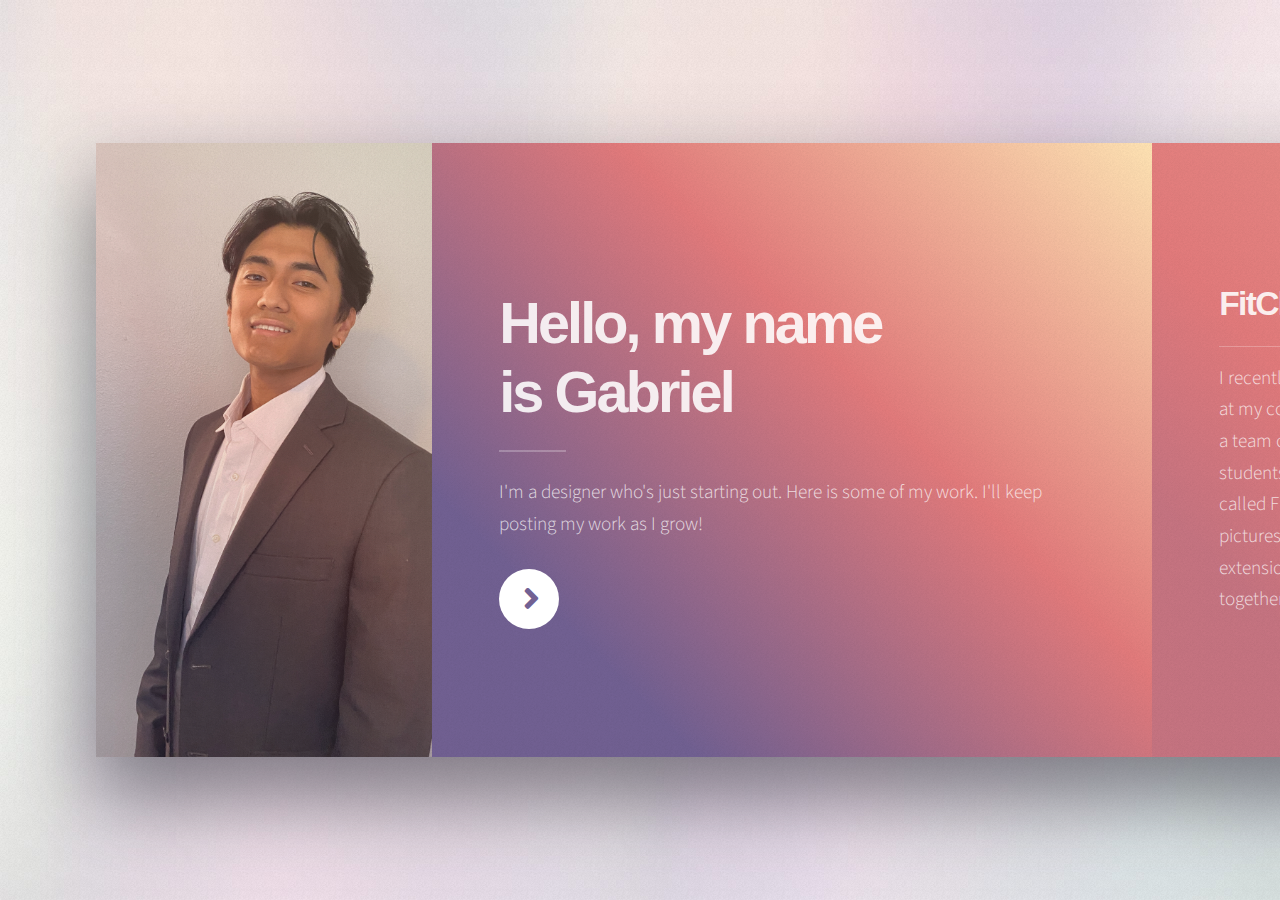
==== index.html @ 950f67e6 "second commit" ====
<!DOCTYPE HTML>
<!--
	Ethereal by HTML5 UP
	html5up.net | @ajlkn
	Free for personal and commercial use under the CCA 3.0 license (html5up.net/license)
-->
<html>
	<head>
		<title>Gabriel K Martinez Porfolio</title>
		<meta charset="utf-8" />
		<meta name="viewport" content="width=device-width, initial-scale=1, user-scalable=no" />
		<link rel="stylesheet" href="assets/css/main.css" />
		<noscript><link rel="stylesheet" href="assets/css/noscript.css" /></noscript>
	</head>
	<body class="is-preload">

		<!-- Page Wrapper -->
			<div id="page-wrapper">

				<!-- Wrapper -->
					<div id="wrapper">

						<!-- Panel (Banner) -->
							<section class="panel banner right">
								<div class="content color0 span-3-75">
									<h1 class="major">Hello, my name<br />
									is Gabriel</h1>
									<p>I'm a designer who's just starting out. Here is some of my work. I'll keep posting my work as I grow!</p>
									<ul class="actions">
										<li><a href="#first" class="button primary color1 circle icon solid fa-angle-right">Next</a></li>
									</ul>
								</div>
								<div class="image filtered span-1-75" data-position="25% 25%">
									<img src="images/my_headshot_2.jpg" alt="" />
								</div>
							</section>

						<!-- Panel -->
						<section class="panel" id="first">
							<div class="intro color2">
								<h2 class="major">FitCheck</h2>
								<p>I recently joined the org Convergent at my college. I'm the sole designer in a team of programmers and business students. We're making a program called FitCheck, where you can store pictures of clothes using a Chrome extension, and see how they look together on the website.</p>
							</div>
							<div class="gallery">
								<div class="group span-3">
									<a href="images/image5.png" class="image filtered span-3" data-position="bottom"><img src="images/image5.png" alt="" /></a>
									<a href="images/image6.png" class="image filtered span-1-5" data-position="center"><img src="images/image6.png" alt="" /></a>
									<a href="images/image7.png" class="image filtered span-1-5" data-position="bottom"><img src="images/image7.png" alt="" /></a>
								</div>
								<a href="images/image9.png" class="image filtered span-2-5" data-position="top"><img src="images/image9.png" alt="" /></a>
								<div class="group span-4-5">
									<a href="images/image1.png" class="image filtered span-3" data-position="top"><img src="images/image1.png" alt="" /></a>
									<a href="images/image3.png" class="image filtered span-1-5" data-position="center"><img src="images/image3.png" alt="" /></a>
									<a href="images/image4.png" class="image filtered span-1-5" data-position="bottom"><img src="images/image4.png" alt="" /></a>
									<a href="images/image2.png" class="image filtered span-3" data-position="top"><img src="images/image2.png" alt="" /></a>
								</div>
							</div>
						</section>

						<!-- Panel (Spotlight) -->
						<section class="panel spotlight medium right">
							<div class="content span-7">
								<h2 class="major">Cook 'Em Corns</h2>
								<p>A HTML + CSS Food Blog project that I started during the summer. I learned a lot about CSS, such as making text, buttons, and pictures more interactive, and the pains of resizing the page with the window size.</p>
							</div>
							<div class="image filtered tinted" data-position="top left">
								<img src="images/gallery/thumbs/05.jpg" alt="" />
							</div>
						</section>

						<!-- Panel (Spotlight) -->
							<section class="panel spotlight medium right">
								<div class="content span-7">
								</div>
								<div class="image filtered tinted" data-position="top left">
									<img src="images/cook.png" alt="" />
								</div>
							</section>

						<!-- Panel (Spotlight) -->
						<section class="panel spotlight medium right">
							<div class="content span-7">
								<h2 class="major">Nook Phone</h2>
								<strong>Ongoing icon-making practice, using Animal Crossing's Nook Phone as a guide.</strong>
							</div>
							<div class="image filtered tinted" data-position="top left">
								<img src="images/nook.png" alt="" />
							</div>
						</section>

						<!-- Panel -->
						<section class="panel">
							<div class="gallery">
								<div class="group span-3">
									<a href="images/nook1.png" class="image filtered span-3" data-position="bottom"><img src="images/nook1.png" alt="" /></a>
									<a href="images/nook2.png" class="image filtered span-1-5" data-position="center"><img src="images/nook2.png" alt="" /></a>
									<a href="images/nook3.png" class="image filtered span-1-5" data-position="bottom"><img src="images/nook3.png" alt="" /></a>
								</div>
							</div>
						</section>

						<!-- Copyright -->
							<div class="copyright"><p>Thanks HTML5 UP :) -Gabriel</p></div>

					</div>

			</div>

		<!-- Scripts -->
			<script src="assets/js/jquery.min.js"></script>
			<script src="assets/js/browser.min.js"></script>
			<script src="assets/js/breakpoints.min.js"></script>
			<script src="assets/js/main.js"></script>

	</body>
</html>
---- assets/css/main.css ----
@import url(fontawesome-all.min.css);
@import url("https://fonts.googleapis.com/css?family=Source+Sans+Pro:300,400,300i,400i");

/*
	Ethereal by HTML5 UP
	html5up.net | @ajlkn
	Free for personal and commercial use under the CCA 3.0 license (html5up.net/license)
*/

html, body, div, span, applet, object,
iframe, h1, h2, h3, h4, h5, h6, p, blockquote,
pre, a, abbr, acronym, address, big, cite,
code, del, dfn, em, img, ins, kbd, q, s, samp,
small, strike, strong, sub, sup, tt, var, b,
u, i, center, dl, dt, dd, ol, ul, li, fieldset,
form, label, legend, table, caption, tbody,
tfoot, thead, tr, th, td, article, aside,
canvas, details, embed, figure, figcaption,
footer, header, hgroup, menu, nav, output, ruby,
section, summary, time, mark, audio, video {
	margin: 0;
	padding: 0;
	border: 0;
	font-size: 100%;
	font: inherit;
	vertical-align: baseline;}

article, aside, details, figcaption, figure,
footer, header, hgroup, menu, nav, section {
	display: block;}

body {
	line-height: 1;
}

ol, ul {
	list-style: none;
}

blockquote, q {
	quotes: none;
}

	blockquote:before, blockquote:after, q:before, q:after {
		content: '';
		content: none;
	}

table {
	border-collapse: collapse;
	border-spacing: 0;
}

body {
	-webkit-text-size-adjust: none;
}

mark {
	background-color: transparent;
	color: inherit;
}

input::-moz-focus-inner {
	border: 0;
	padding: 0;
}

input, select, textarea {
	-moz-appearance: none;
	-webkit-appearance: none;
	-ms-appearance: none;
	appearance: none;
}

/* Page */

	@-moz-keyframes load-spinner {
		0% {
			-moz-transform: rotate(0deg);
			-webkit-transform: rotate(0deg);
			-ms-transform: rotate(0deg);
			transform: rotate(0deg);
		}

		100% {
			-moz-transform: rotate(360deg);
			-webkit-transform: rotate(360deg);
			-ms-transform: rotate(360deg);
			transform: rotate(360deg);
		}
	}

	@-webkit-keyframes load-spinner {
		0% {
			-moz-transform: rotate(0deg);
			-webkit-transform: rotate(0deg);
			-ms-transform: rotate(0deg);
			transform: rotate(0deg);
		}

		100% {
			-moz-transform: rotate(360deg);
			-webkit-transform: rotate(360deg);
			-ms-transform: rotate(360deg);
			transform: rotate(360deg);
		}
	}

	@-ms-keyframes load-spinner {
		0% {
			-moz-transform: rotate(0deg);
			-webkit-transform: rotate(0deg);
			-ms-transform: rotate(0deg);
			transform: rotate(0deg);
		}

		100% {
			-moz-transform: rotate(360deg);
			-webkit-transform: rotate(360deg);
			-ms-transform: rotate(360deg);
			transform: rotate(360deg);
		}
	}

	@keyframes load-spinner {
		0% {
			-moz-transform: rotate(0deg);
			-webkit-transform: rotate(0deg);
			-ms-transform: rotate(0deg);
			transform: rotate(0deg);
		}

		100% {
			-moz-transform: rotate(360deg);
			-webkit-transform: rotate(360deg);
			-ms-transform: rotate(360deg);
			transform: rotate(360deg);
		}
	}

	@-ms-viewport {
		width: device-width;
	}

	html {
		width: 100%;
		height: 100%;
	}

	html {
		box-sizing: border-box;
	}

	*, *:before, *:after {
		box-sizing: inherit;
	}

	body {
		display: -moz-flex;
		display: -webkit-flex;
		display: -ms-flex;
		display: flex;
		-moz-align-items: center;
		-webkit-align-items: center;
		-ms-align-items: center;
		align-items: center;
		-moz-justify-content: -moz-flex-start;
		-webkit-justify-content: -webkit-flex-start;
		-ms-justify-content: -ms-flex-start;
		justify-content: flex-start;
		-ms-overflow-style: scrollbar;
		width: 100%;
		height: 100%;
		min-height: 30rem;
		overflow: hidden;
	}

		body:before {
			-moz-animation: load-spinner 1s infinite linear;
			-webkit-animation: load-spinner 1s infinite linear;
			-ms-animation: load-spinner 1s infinite linear;
			animation: load-spinner 1s infinite linear;
			-moz-transition: opacity 0.25s ease;
			-webkit-transition: opacity 0.25s ease;
			-ms-transition: opacity 0.25s ease;
			transition: opacity 0.25s ease;
			-moz-transition-delay: 0s;
			-webkit-transition-delay: 0s;
			-ms-transition-delay: 0s;
			transition-delay: 0s;
			pointer-events: none;
			content: '';
			display: block;
			position: absolute;
			top: 50%;
			left: 50%;
			width: 4rem;
			height: 4rem;
			margin: -2rem 0 0 -2rem;
			background-image: url("data:image/svg+xml;charset=utf8,%3Csvg xmlns='http://www.w3.org/2000/svg' xmlns:xlink='http://www.w3.org/1999/xlink' width='96px' height='96px' viewBox='0 0 96 96' zoomAndPan='disable'%3E%3Cstyle%3Ecircle %7Bfill: transparent%3B stroke: %232e2b37%3B stroke-width: 1.5px%3B %7D%3C/style%3E%3Cdefs%3E%3CclipPath id='corner'%3E%3Cpolygon points='0,0 48,0 48,48 96,48 96,96 0,96' /%3E%3C/clipPath%3E%3C/defs%3E%3Cg clip-path='url(%23corner)'%3E%3Ccircle cx='48' cy='48' r='32'/%3E%3C/g%3E%3C/svg%3E");
			background-position: center;
			background-repeat: no-repeat;
			background-size: 4rem;
			opacity: 0;
		}

		body:after {
			pointer-events: none;
			content: '';
			display: block;
			position: fixed;
			top: 0;
			left: 0;
			width: 100%;
			height: 100%;
			z-index: -1;
			background-attachment: fixed;
			background-color: #e1e6e1;
			background-image: url("../../images/overlay.png"), url("../../images/bg.jpg");
			background-repeat: repeat, repeat-x;
			background-size: 128px 128px, cover;
		}

		body.is-preload *, body.is-preload *:before, body.is-preload *:after {
			-moz-animation: none !important;
			-webkit-animation: none !important;
			-ms-animation: none !important;
			animation: none !important;
			-moz-transition: none !important;
			-webkit-transition: none !important;
			-ms-transition: none !important;
			transition: none !important;
		}

		body.is-preload:before {
			-moz-transition: opacity 1s ease;
			-webkit-transition: opacity 1s ease;
			-ms-transition: opacity 1s ease;
			transition: opacity 1s ease;
			-moz-transition-delay: 0.75s;
			-webkit-transition-delay: 0.75s;
			-ms-transition-delay: 0.75s;
			transition-delay: 0.75s;
			opacity: 0.25;
		}

	@media screen and (max-width: 736px) {

		html {
			height: auto;
		}

		body {
			height: auto;
			overflow-x: hidden;
			overflow-y: auto;
		}

	}

	@media screen and (max-width: 480px) {

		html, body {
			min-width: 320px;
		}

	}

/* Typography */

	html {
		font-size: 18pt;
		font-size: 1vmax;
	}

		@media screen and (max-width: 1680px) {

			html {
				font-size: 12pt;
				font-size: 1.1vmax;
			}

		}

		@media screen and (max-width: 1280px) {

			html {
				font-size: 11pt;
				font-size: 1.5vmax;
			}

		}

	body, input, select, textarea {
		color: rgba(255, 255, 255, 0.75);
		font-family: "Source Sans Pro", Helvetica, sans-serif;
		font-size: 1rem;
		font-weight: 300;
		line-height: 1.65;
	}

	a {
		-moz-transition: color 0.2s ease-in-out, border-bottom-color 0.2s ease-in-out;
		-webkit-transition: color 0.2s ease-in-out, border-bottom-color 0.2s ease-in-out;
		-ms-transition: color 0.2s ease-in-out, border-bottom-color 0.2s ease-in-out;
		transition: color 0.2s ease-in-out, border-bottom-color 0.2s ease-in-out;
		color: inherit;
		border-bottom: dotted 1px;
		text-decoration: none;
	}

		a:hover {
			border-bottom-color: transparent;
			color: #ffe4b4;
		}

	strong, b {
		color: rgba(255, 255, 255, 0.875);
		font-weight: 400;
	}

	em, i {
		font-style: italic;
	}

	p {
		margin: 0 0 1.5rem 0;
	}

		body.is-ie p {
			width: 100%;
		}

	h1, h2, h3, h4, h5, h6 {
		color: rgba(255, 255, 255, 0.875);
		font-family: Arial, Helvetica, sans-serif;
		font-weight: 700;
		line-height: 1.3;
		margin: 0 0 0.75rem 0;
		letter-spacing: -0.05em;
	}

		h1 a, h2 a, h3 a, h4 a, h5 a, h6 a {
			color: inherit;
			text-decoration: none;
		}

	h1.major, h2.major, h3.major {
		position: relative;
	}

		h1.major:after, h2.major:after, h3.major:after {
			content: '';
			position: absolute;
			left: 0;
			width: 3.5rem;
			height: 0.1rem;
			background-color: rgba(255, 255, 255, 0.25);
		}

	h1 {
		font-size: 3rem;
		line-height: 1.2;
	}

		h1.major {
			margin: 0 0 2.625rem 0;
		}

			h1.major:after {
				bottom: -1.325rem;
			}

	h2 {
		font-size: 1.75rem;
		line-height: 1.2;
	}

		h2.major {
			margin: 0 0 1.9875rem 0;
		}

			h2.major:after {
				bottom: -1.2rem;
			}

	h3 {
		font-size: 1.325rem;
	}

		h3.major {
			margin: 0 0 1.875rem 0;
		}

			h3.major:after {
				bottom: -0.75rem;
			}

	h4 {
		font-size: 1rem;
	}

	h5 {
		font-size: 0.9rem;
	}

	h6 {
		font-size: 0.7rem;
	}

	sub {
		font-size: 0.8rem;
		position: relative;
		top: 0.5rem;
	}

	sup {
		font-size: 0.8rem;
		position: relative;
		top: -0.5rem;
	}

	blockquote {
		border-left: solid 0.25rem rgba(255, 255, 255, 0.25);
		font-style: italic;
		margin: 0 0 1.5rem 0;
		padding: 0.375rem 0 0.375rem 1.5rem;
	}

	code {
		background: rgba(255, 255, 255, 0.075);
		border-radius: 0.25rem;
		font-family: "Courier New", monospace;
		font-size: 0.8rem;
		margin: 0 0.25rem;
		padding: 0.25rem 0.65rem;
	}

	pre {
		-webkit-overflow-scrolling: touch;
		font-family: "Courier New", monospace;
		font-size: 0.8rem;
		margin: 0 0 1.5rem 0;
		white-space: pre-wrap;
	}

		pre code {
			display: block;
			line-height: 1.625;
			padding: 1rem 1.5rem;
			overflow-x: auto;
			margin: 0;
		}

	hr {
		border: 0;
		border-bottom: solid 2px rgba(255, 255, 255, 0.25);
		margin: 1.875rem 0;
	}

	.align-left {
		text-align: left;
	}

	.align-center {
		text-align: center;
	}

	.align-right {
		text-align: right;
	}

	@media screen and (max-width: 736px) {

		html {
			font-size: 12pt;
		}

		h1 {
			font-size: 2.25rem;
			line-height: 1.2;
		}

			h1.major {
				margin: 0 0 2.625rem 0;
			}

				h1.major:after {
					bottom: -1.325rem;
				}

		h2 {
			font-size: 1.5rem;
			line-height: 1.2;
		}

			h2.major {
				margin: 0 0 1.9875rem 0;
			}

				h2.major:after {
					bottom: -1.2rem;
				}

		h3 {
			font-size: 1rem;
		}

			h3.major {
				margin: 0 0 1.875rem 0;
			}

				h3.major:after {
					bottom: -0.75rem;
				}

		h4 {
			font-size: 1rem;
		}

		h5 {
			font-size: 0.9rem;
		}

		h6 {
			font-size: 0.7rem;
		}

		h1 br, h2 br, h3 br, h4 br, h5 br, h6 br {
			display: none;
		}

	}

	@media screen and (max-width: 360px) {

		html {
			font-size: 11pt;
		}

	}

/* Form */

	form {
		margin: 0 0 1.5rem 0;
	}

		form > :last-child {
			margin-bottom: 0;
		}

		form > .fields {
			display: -moz-flex;
			display: -webkit-flex;
			display: -ms-flex;
			display: flex;
			-moz-flex-wrap: wrap;
			-webkit-flex-wrap: wrap;
			-ms-flex-wrap: wrap;
			flex-wrap: wrap;
			width: calc(100% + 3rem);
			margin: -1.5rem 0 1.5rem -1.5rem;
		}

			form > .fields > .field {
				-moz-flex-grow: 0;
				-webkit-flex-grow: 0;
				-ms-flex-grow: 0;
				flex-grow: 0;
				-moz-flex-shrink: 0;
				-webkit-flex-shrink: 0;
				-ms-flex-shrink: 0;
				flex-shrink: 0;
				padding: 1.5rem 0 0 1.5rem;
				width: calc(100% - 1.5rem);
			}

				form > .fields > .field.half {
					width: calc(50% - 0.75rem);
				}

				form > .fields > .field.third {
					width: calc(100%/3 - 0.5rem);
				}

				form > .fields > .field.quarter {
					width: calc(25% - 0.375rem);
				}

		@media screen and (max-width: 736px) {

			form > .fields {
				width: calc(100% + 2.25rem);
				margin: -1.125rem 0 1.5rem -1.125rem;
			}

				form > .fields > .field {
					padding: 1.125rem 0 0 1.125rem;
					width: calc(100% - 1.125rem);
				}

					form > .fields > .field.half {
						width: calc(100% - 1.125rem);
					}

					form > .fields > .field.third {
						width: calc(100% - 1.125rem);
					}

					form > .fields > .field.quarter {
						width: calc(100% - 1.125rem);
					}

		}

	label {
		color: rgba(255, 255, 255, 0.875);
		display: block;
		font-family: Arial, Helvetica, sans-serif;
		font-size: 0.8rem;
		font-weight: 700;
		margin: 0 0 0.4875rem 0;
	}

	input[type="text"],
	input[type="password"],
	input[type="email"],
	input[type="tel"],
	select,
	textarea {
		-moz-appearance: none;
		-webkit-appearance: none;
		-ms-appearance: none;
		appearance: none;
		background: transparent;
		border: solid 2px rgba(255, 255, 255, 0.25);
		border-radius: 0.25rem;
		color: inherit;
		display: block;
		outline: 0;
		padding: 0 0.75rem;
		text-decoration: none;
		width: 100%;
	}

		input[type="text"]:invalid,
		input[type="password"]:invalid,
		input[type="email"]:invalid,
		input[type="tel"]:invalid,
		select:invalid,
		textarea:invalid {
			box-shadow: none;
		}

		input[type="text"]:focus,
		input[type="password"]:focus,
		input[type="email"]:focus,
		input[type="tel"]:focus,
		select:focus,
		textarea:focus {
			border-color: #ffe4b4;
		}

	option {
		background-color: rgba(255, 255, 255, 0.875);
		color: #2e2b37;
	}

	select {
		background-image: url("data:image/svg+xml;charset=utf8,%3Csvg xmlns='http://www.w3.org/2000/svg' width='40' height='40' preserveAspectRatio='none' viewBox='0 0 40 40'%3E%3Cpath d='M9.4,12.3l10.4,10.4l10.4-10.4c0.2-0.2,0.5-0.4,0.9-0.4c0.3,0,0.6,0.1,0.9,0.4l3.3,3.3c0.2,0.2,0.4,0.5,0.4,0.9 c0,0.4-0.1,0.6-0.4,0.9L20.7,31.9c-0.2,0.2-0.5,0.4-0.9,0.4c-0.3,0-0.6-0.1-0.9-0.4L4.3,17.3c-0.2-0.2-0.4-0.5-0.4-0.9 c0-0.4,0.1-0.6,0.4-0.9l3.3-3.3c0.2-0.2,0.5-0.4,0.9-0.4S9.1,12.1,9.4,12.3z' fill='rgba(255, 255, 255, 0.25)' /%3E%3C/svg%3E");
		background-size: 1.25rem;
		background-repeat: no-repeat;
		background-position: calc(100% - 1rem) center;
		height: 2.5rem;
		padding-right: 2.5rem;
		text-overflow: ellipsis;
	}

		select option {
			color: rgba(255, 255, 255, 0.875);
			background: #2e2b37;
		}

		select:focus::-ms-value {
			background-color: transparent;
		}

		select::-ms-expand {
			display: none;
		}

	input[type="text"],
	input[type="password"],
	input[type="email"],
	select {
		height: 2.5rem;
	}

	textarea {
		padding: 0.75rem 1rem;
	}

	input[type="checkbox"],
	input[type="radio"] {
		-moz-appearance: none;
		-webkit-appearance: none;
		-ms-appearance: none;
		appearance: none;
		display: block;
		float: left;
		margin-right: -2rem;
		opacity: 0;
		width: 1rem;
		z-index: -1;
	}

		input[type="checkbox"] + label,
		input[type="radio"] + label {
			text-decoration: none;
			position: relative;
			color: rgba(255, 255, 255, 0.75);
			cursor: pointer;
			display: inline-block;
			font-size: 1rem;
			font-weight: 300;
			margin-bottom: 0;
			padding-left: 2.5rem;
			padding-right: 1rem;
		}

			input[type="checkbox"] + label:before,
			input[type="radio"] + label:before {
				-moz-osx-font-smoothing: grayscale;
				-webkit-font-smoothing: antialiased;
				display: inline-block;
				font-style: normal;
				font-variant: normal;
				text-rendering: auto;
				line-height: 1;
				text-transform: none !important;
				font-family: 'Font Awesome 5 Free';
				font-weight: 900;
			}

			input[type="checkbox"] + label:before,
			input[type="radio"] + label:before {
				content: '';
				display: inline-block;
				font-size: 0.8rem;
				position: absolute;
				top: 0;
				left: 0;
				width: 1.6875rem;
				height: 1.6875rem;
				line-height: 1.6875rem;
				background: rgba(255, 255, 255, 0.075);
				border: solid 1px rgba(255, 255, 255, 0.25);
				border-radius: 0.25rem;
				color: #2e2b37;
				text-align: center;
			}

				body.is-ie input[type="checkbox"] + label:before, body.is-ie
				input[type="radio"] + label:before {
					line-height: 1.5;
				}

		input[type="checkbox"]:checked + label:before,
		input[type="radio"]:checked + label:before {
			content: '\f00c';
			background: rgba(255, 255, 255, 0.875);
			border-color: rgba(255, 255, 255, 0.875);
		}

		input[type="checkbox"]:focus + label:before,
		input[type="radio"]:focus + label:before {
			border-color: #ffe4b4;
			box-shadow: 0 0 0 1px #ffe4b4;
		}

		input[type="checkbox"]:focus:checked + label:before,
		input[type="radio"]:focus:checked + label:before {
			background: #ffe4b4;
		}

		input[type="checkbox"].color1 + label:before,
		input[type="radio"].color1 + label:before {
			color: #726193;
		}

		input[type="checkbox"].color2 + label:before,
		input[type="radio"].color2 + label:before {
			color: #e37b7c;
		}

		input[type="checkbox"].color3 + label:before,
		input[type="radio"].color3 + label:before {
			color: #ffe4b4;
		}

		input[type="checkbox"].color4 + label:before,
		input[type="radio"].color4 + label:before {
			color: #353865;
		}

	input[type="checkbox"] + label:before {
		border-radius: 0.25rem;
	}

	input[type="radio"] + label:before {
		border-radius: 100%;
	}

	::-webkit-input-placeholder {
		color: rgba(255, 255, 255, 0.5) !important;
		opacity: 1.0;
	}

	:-moz-placeholder {
		color: rgba(255, 255, 255, 0.5) !important;
		opacity: 1.0;
	}

	::-moz-placeholder {
		color: rgba(255, 255, 255, 0.5) !important;
		opacity: 1.0;
	}

	:-ms-input-placeholder {
		color: rgba(255, 255, 255, 0.5) !important;
		opacity: 1.0;
	}

/* Icon */

	.icon {
		text-decoration: none;
		position: relative;
		border-bottom: none;
	}

		.icon:before {
			-moz-osx-font-smoothing: grayscale;
			-webkit-font-smoothing: antialiased;
			display: inline-block;
			font-style: normal;
			font-variant: normal;
			text-rendering: auto;
			line-height: 1;
			text-transform: none !important;
			font-family: 'Font Awesome 5 Free';
			font-weight: 400;
		}

		.icon > .label {
			display: none;
		}

		.icon:before {
			line-height: inherit;
		}

		.icon.solid:before {
			font-weight: 900;
		}

		.icon.brands:before {
			font-family: 'Font Awesome 5 Brands';
		}

/* Image */

	.image {
		display: inline-block;
		position: relative;
		border: 0;
	}

		.image.filtered:after {
			background-image: url("../../images/overlay.png"), linear-gradient(45deg, rgba(114, 97, 147, 0.25) 25%, rgba(227, 123, 124, 0.25) 50%, rgba(255, 228, 180, 0.25));
			background-size: 128px 128px, auto;
			pointer-events: none;
			content: '';
			position: absolute;
			top: 0;
			left: 0;
			width: 100%;
			height: 100%;
			opacity: 1;
			z-index: 1;
		}

		.image.filtered.tinted:after {
			background-image: url("../../images/overlay.png"), linear-gradient(45deg, rgba(114, 97, 147, 0.25) 25%, rgba(227, 123, 124, 0.25) 50%, rgba(255, 228, 180, 0.25)), linear-gradient(0deg, rgba(0, 0, 0, 0.125), rgba(0, 0, 0, 0.125));
			background-size: 128px 128px, auto, auto;
		}

		.image[data-position] img {
			-moz-object-fit: cover;
			-webkit-object-fit: cover;
			-ms-object-fit: cover;
			object-fit: cover;
			display: block;
			position: absolute;
			top: 0;
			left: 0;
			width: 100%;
			height: 100%;
		}

		.image[data-position="top left"] img {
			-moz-object-position: top left;
			-webkit-object-position: top left;
			-ms-object-position: top left;
			object-position: top left;
		}

		.image[data-position="top"] img {
			-moz-object-position: top;
			-webkit-object-position: top;
			-ms-object-position: top;
			object-position: top;
		}

		.image[data-position="top right"] img {
			-moz-object-position: top right;
			-webkit-object-position: top right;
			-ms-object-position: top right;
			object-position: top right;
		}

		.image[data-position="right"] img {
			-moz-object-position: right;
			-webkit-object-position: right;
			-ms-object-position: right;
			object-position: right;
		}

		.image[data-position="bottom right"] img {
			-moz-object-position: bottom right;
			-webkit-object-position: bottom right;
			-ms-object-position: bottom right;
			object-position: bottom right;
		}

		.image[data-position="bottom"] img {
			-moz-object-position: bottom;
			-webkit-object-position: bottom;
			-ms-object-position: bottom;
			object-position: bottom;
		}

		.image[data-position="bottom left"] img {
			-moz-object-position: bottom left;
			-webkit-object-position: bottom left;
			-ms-object-position: bottom left;
			object-position: bottom left;
		}

		.image[data-position="left"] img {
			-moz-object-position: left;
			-webkit-object-position: left;
			-ms-object-position: left;
			object-position: left;
		}

		.image[data-position="center"] img {
			-moz-object-position: center;
			-webkit-object-position: center;
			-ms-object-position: center;
			object-position: center;
		}

		.image[data-position="25% 25%"] img {
			-moz-object-position: 25% 25%;
			-webkit-object-position: 25% 25%;
			-ms-object-position: 25% 25%;
			object-position: 25% 25%;
		}

		.image[data-position="75% 25%"] img {
			-moz-object-position: 75% 25%;
			-webkit-object-position: 75% 25%;
			-ms-object-position: 75% 25%;
			object-position: 75% 25%;
		}

		.image[data-position="75% 75%"] img {
			-moz-object-position: 75% 75%;
			-webkit-object-position: 75% 75%;
			-ms-object-position: 75% 75%;
			object-position: 75% 75%;
		}

		.image[data-position="25% 75%"] img {
			-moz-object-position: 25% 75%;
			-webkit-object-position: 25% 75%;
			-ms-object-position: 25% 75%;
			object-position: 25% 75%;
		}

		.image img {
			display: block;
		}

		.image.left, .image.right {
			max-width: 40%;
		}

			.image.left img, .image.right img {
				width: 100%;
			}

		.image.left {
			float: left;
			padding: 0 1.5rem 1rem 0;
			top: 0.25rem;
		}

		.image.right {
			float: right;
			padding: 0 0 1rem 1.5rem;
			top: 0.25rem;
		}

		.image.fit {
			display: block;
			margin: 0 0 1.5rem 0;
			width: 100%;
		}

			.image.fit img {
				width: 100%;
			}

		.image.main {
			display: block;
			margin: 0 0 2.25rem 0;
			width: 100%;
		}

			.image.main img {
				width: 100%;
			}

/* List */

	ol {
		list-style: decimal;
		margin: 0 0 1.5rem 0;
		padding-left: 1.25rem;
	}

		ol li {
			padding-left: 0.25rem;
		}

	ul {
		list-style: disc;
		margin: 0 0 1.5rem 0;
		padding-left: 1rem;
	}

		ul li {
			padding-left: 0.5rem;
		}

		ul.alt {
			list-style: none;
			padding-left: 0;
		}

			ul.alt li {
				border-top: solid 1px rgba(255, 255, 255, 0.25);
				padding: 0.5rem 0;
			}

				ul.alt li:first-child {
					border-top: 0;
					padding-top: 0;
				}

	dl {
		margin: 0 0 1.5rem 0;
	}

		dl dt {
			display: block;
			font-weight: 400;
			margin: 0 0 0.75rem 0;
		}

		dl dd {
			margin-left: 1.5rem;
		}

/* Actions */

	ul.actions {
		display: -moz-flex;
		display: -webkit-flex;
		display: -ms-flex;
		display: flex;
		cursor: default;
		list-style: none;
		margin-left: -0.75rem;
		padding-left: 0;
	}

		ul.actions li {
			padding: 0 0 0 0.75rem;
			vertical-align: middle;
		}

		ul.actions.special {
			-moz-justify-content: center;
			-webkit-justify-content: center;
			-ms-justify-content: center;
			justify-content: center;
			width: 100%;
			margin-left: 0;
		}

			ul.actions.special li:first-child {
				padding-left: 0;
			}

		ul.actions.stacked {
			-moz-flex-direction: column;
			-webkit-flex-direction: column;
			-ms-flex-direction: column;
			flex-direction: column;
			margin-left: 0;
		}

			ul.actions.stacked li {
				padding: 0.975rem 0 0 0;
			}

				ul.actions.stacked li:first-child {
					padding-top: 0;
				}

		ul.actions.fit {
			width: calc(100% + 0.75rem);
		}

			ul.actions.fit li {
				-moz-flex-grow: 1;
				-webkit-flex-grow: 1;
				-ms-flex-grow: 1;
				flex-grow: 1;
				-moz-flex-shrink: 1;
				-webkit-flex-shrink: 1;
				-ms-flex-shrink: 1;
				flex-shrink: 1;
				width: 100%;
			}

				ul.actions.fit li > * {
					width: 100%;
				}

			ul.actions.fit.stacked {
				width: 100%;
			}

/* Icons */

	ul.icons {
		cursor: default;
		list-style: none;
		padding-left: 0;
	}

		ul.icons li {
			display: inline-block;
			padding: 0 1rem 0 0;
		}

			ul.icons li:last-child {
				padding-right: 0;
			}

			ul.icons li .icon:before {
				font-size: 1.25em;
			}

/* Grid Icons */

	ul.grid-icons {
		display: -moz-flex;
		display: -webkit-flex;
		display: -ms-flex;
		display: flex;
		-moz-flex-wrap: wrap;
		-webkit-flex-wrap: wrap;
		-ms-flex-wrap: wrap;
		flex-wrap: wrap;
		-moz-justify-content: center;
		-webkit-justify-content: center;
		-ms-justify-content: center;
		justify-content: center;
		list-style: none;
		margin: 0 0 1.5rem 0;
		padding-left: 0;
	}

		ul.grid-icons .icon {
			display: block;
			position: relative;
			width: 100%;
			text-align: center;
		}

			ul.grid-icons .icon:before {
				display: block;
				width: 6rem;
				height: 6rem;
				line-height: 6rem;
				border-radius: 6rem;
				box-shadow: inset 0 0 0 2px rgba(255, 255, 255, 0.25);
				font-size: 2.5rem;
				margin: 0 auto;
				text-align: center;
			}

				body.is-ie ul.grid-icons .icon:before {
					line-height: 2.375;
				}

		ul.grid-icons > li {
			-moz-flex-grow: 0;
			-webkit-flex-grow: 0;
			-ms-flex-grow: 0;
			flex-grow: 0;
			-moz-flex-shrink: 0;
			-webkit-flex-shrink: 0;
			-ms-flex-shrink: 0;
			flex-shrink: 0;
			position: relative;
			margin: 1.5rem 0 0 1.5rem;
			padding-left: 0;
		}

		ul.grid-icons.connected > li:before {
			content: '';
			display: block;
			position: absolute;
			width: 1.5rem;
			height: 2px;
			top: 50%;
			left: -1.5rem;
			background-color: rgba(255, 255, 255, 0.25);
		}

		ul.grid-icons.connected > li:after {
			content: '';
			display: block;
			position: absolute;
			width: 2px;
			height: 1.5rem;
			top: -1.5rem;
			left: 50%;
			background-color: rgba(255, 255, 255, 0.25);
		}

		ul.grid-icons.two {
			width: 14rem;
		}

			ul.grid-icons.two > li:nth-child(-n + 2) {
				margin-top: 0;
			}

				ul.grid-icons.two > li:nth-child(-n + 2):after {
					display: none;
				}

			ul.grid-icons.two > li:nth-child(2n - 1) {
				margin-left: 0;
			}

				ul.grid-icons.two > li:nth-child(2n - 1):before {
					display: none;
				}

		ul.grid-icons.three {
			width: 21.5rem;
		}

			ul.grid-icons.three > li:nth-child(-n + 3) {
				margin-top: 0;
			}

				ul.grid-icons.three > li:nth-child(-n + 3):after {
					display: none;
				}

			ul.grid-icons.three > li:nth-child(3n - 2) {
				margin-left: 0;
			}

				ul.grid-icons.three > li:nth-child(3n - 2):before {
					display: none;
				}

		ul.grid-icons.four {
			width: 29rem;
		}

			ul.grid-icons.four > li:nth-child(-n + 4) {
				margin-top: 0;
			}

				ul.grid-icons.four > li:nth-child(-n + 4):after {
					display: none;
				}

			ul.grid-icons.four > li:nth-child(4n - 3) {
				margin-left: 0;
			}

				ul.grid-icons.four > li:nth-child(4n - 3):before {
					display: none;
				}

		@media screen and (max-width: 736px) {

			ul.grid-icons {
				-moz-justify-content: -moz-flex-start;
				-webkit-justify-content: -webkit-flex-start;
				-ms-justify-content: -ms-flex-start;
				justify-content: flex-start;
				width: 100% !important;
				margin: -1rem 0 1.5rem -1rem;
			}

				ul.grid-icons .icon:before {
					width: 4.5rem;
					height: 4.5rem;
					line-height: 4.5rem;
					font-size: 1.75rem;
				}

				ul.grid-icons > li {
					margin: 1rem 0 0 1rem !important;
				}

					ul.grid-icons > li:before {
						display: none !important;
					}

					ul.grid-icons > li:after {
						display: none !important;
					}

		}

/* Contact Icons */

	ul.contact-icons {
		list-style: none;
		padding-left: 0;
	}

		ul.contact-icons > li {
			margin: 1.25rem 0 0 0;
			padding-left: 0;
		}

			ul.contact-icons > li:before {
				display: inline-block;
				width: 2.25rem;
				height: 2.25rem;
				line-height: 2.25rem;
				border-radius: 2.25rem;
				background-color: white;
				color: #2e2b37;
				cursor: default;
				font-size: 1.125rem;
				margin-right: 1rem;
				text-align: center;
				vertical-align: middle;
			}

				body.is-ie ul.contact-icons > li:before {
					line-height: 2.125;
				}

			ul.contact-icons > li a {
				border-bottom: 0;
			}

		ul.contact-icons.color1 > li:before {
			color: #726193;
		}

		ul.contact-icons.color2 > li:before {
			color: #e37b7c;
		}

		ul.contact-icons.color3 > li:before {
			color: #ffe4b4;
		}

		ul.contact-icons.color4 > li:before {
			color: #353865;
		}

/* Table */

	.table-wrapper {
		-webkit-overflow-scrolling: touch;
		overflow-x: auto;
	}

	table {
		margin: 0 0 1.5rem 0;
		width: 100%;
	}

		table tbody tr {
			border: solid 1px rgba(255, 255, 255, 0.25);
			border-left: 0;
			border-right: 0;
		}

			table tbody tr:nth-child(2n + 1) {
				background-color: rgba(255, 255, 255, 0.075);
			}

		table td {
			padding: 0.75rem 0.75rem;
		}

		table th {
			color: rgba(255, 255, 255, 0.875);
			font-size: 0.9rem;
			font-weight: 400;
			padding: 0 0.75rem 0.75rem 0.75rem;
			text-align: left;
		}

		table thead {
			border-bottom: solid 2px rgba(255, 255, 255, 0.25);
		}

		table tfoot {
			border-top: solid 2px rgba(255, 255, 255, 0.25);
		}

		table.alt {
			border-collapse: separate;
		}

			table.alt tbody tr td {
				border: solid 1px rgba(255, 255, 255, 0.25);
				border-left-width: 0;
				border-top-width: 0;
			}

				table.alt tbody tr td:first-child {
					border-left-width: 1px;
				}

			table.alt tbody tr:first-child td {
				border-top-width: 1px;
			}

			table.alt thead {
				border-bottom: 0;
			}

			table.alt tfoot {
				border-top: 0;
			}

/* Button */

	input[type="submit"],
	input[type="reset"],
	input[type="button"],
	button,
	.button {
		-moz-appearance: none;
		-webkit-appearance: none;
		-ms-appearance: none;
		appearance: none;
		-moz-transition: background-color 0.2s ease-in-out, box-shadow 0.2s ease-in-out, color 0.2s ease-in-out;
		-webkit-transition: background-color 0.2s ease-in-out, box-shadow 0.2s ease-in-out, color 0.2s ease-in-out;
		-ms-transition: background-color 0.2s ease-in-out, box-shadow 0.2s ease-in-out, color 0.2s ease-in-out;
		transition: background-color 0.2s ease-in-out, box-shadow 0.2s ease-in-out, color 0.2s ease-in-out;
		background-color: transparent;
		border: 0;
		border-radius: 0.25rem;
		box-shadow: inset 0 0 0 2px rgba(255, 255, 255, 0.25);
		color: rgba(255, 255, 255, 0.875) !important;
		cursor: pointer;
		display: inline-block;
		font-family: Arial, Helvetica, sans-serif;
		font-size: 0.6rem;
		font-weight: 700;
		height: 2.75rem;
		letter-spacing: 0.15rem;
		line-height: 2.75rem;
		padding: 0 1.5rem 0 1.65rem;
		text-align: center;
		text-decoration: none;
		text-transform: uppercase;
		white-space: nowrap;
	}

		input[type="submit"]:hover,
		input[type="reset"]:hover,
		input[type="button"]:hover,
		button:hover,
		.button:hover {
			box-shadow: inset 0 0 0 2px #ffe4b4;
			color: #ffe4b4 !important;
		}

		input[type="submit"]:active,
		input[type="reset"]:active,
		input[type="button"]:active,
		button:active,
		.button:active {
			background-color: rgba(255, 228, 180, 0.125);
		}

		input[type="submit"].icon:before,
		input[type="reset"].icon:before,
		input[type="button"].icon:before,
		button.icon:before,
		.button.icon:before {
			display: inline-block;
			position: relative;
			top: -0.075rem;
			vertical-align: middle;
			font-size: 0.8rem;
			margin: 0 0.375rem 0 -0.325rem;
		}

		input[type="submit"].icon.circle,
		input[type="reset"].icon.circle,
		input[type="button"].icon.circle,
		button.icon.circle,
		.button.icon.circle {
			position: relative;
			width: 3.125rem;
			height: 3.125rem;
			line-height: 3.125rem;
			text-indent: 3.125rem;
			border-radius: 100%;
			overflow: hidden;
			padding: 0;
			letter-spacing: 0;
		}

			input[type="submit"].icon.circle:before,
			input[type="reset"].icon.circle:before,
			input[type="button"].icon.circle:before,
			button.icon.circle:before,
			.button.icon.circle:before {
				display: block;
				position: absolute;
				top: 0;
				left: 0;
				width: inherit;
				height: inherit;
				font-size: 1.25rem;
				line-height: inherit;
				margin: 0;
				text-indent: 0;
			}

			input[type="submit"].icon.circle.fa-angle-left:before,
			input[type="reset"].icon.circle.fa-angle-left:before,
			input[type="button"].icon.circle.fa-angle-left:before,
			button.icon.circle.fa-angle-left:before,
			.button.icon.circle.fa-angle-left:before {
				position: relative;
				left: -0.1rem;
				font-size: 1.75rem;
			}

			input[type="submit"].icon.circle.fa-angle-right:before,
			input[type="reset"].icon.circle.fa-angle-right:before,
			input[type="button"].icon.circle.fa-angle-right:before,
			button.icon.circle.fa-angle-right:before,
			.button.icon.circle.fa-angle-right:before {
				position: relative;
				left: 0.1rem;
				font-size: 1.75rem;
			}

		input[type="submit"].fit,
		input[type="reset"].fit,
		input[type="button"].fit,
		button.fit,
		.button.fit {
			width: 100%;
		}

		input[type="submit"].small,
		input[type="reset"].small,
		input[type="button"].small,
		button.small,
		.button.small {
			font-size: 0.4rem;
			height: 1.875rem;
			line-height: 1.875rem;
			padding: 0 1.25rem 0 1.4rem;
		}

		input[type="submit"].large,
		input[type="reset"].large,
		input[type="button"].large,
		button.large,
		.button.large {
			font-size: 0.8rem;
			height: 3.3125rem;
			line-height: 3.3125rem;
			padding: 0 2rem 0 2.15rem;
		}

		input[type="submit"].primary,
		input[type="reset"].primary,
		input[type="button"].primary,
		button.primary,
		.button.primary {
			background-color: white;
			box-shadow: none;
			color: #2e2b37 !important;
		}

			input[type="submit"].primary.color1,
			input[type="reset"].primary.color1,
			input[type="button"].primary.color1,
			button.primary.color1,
			.button.primary.color1 {
				color: #726193 !important;
			}

			input[type="submit"].primary.color2,
			input[type="reset"].primary.color2,
			input[type="button"].primary.color2,
			button.primary.color2,
			.button.primary.color2 {
				color: #e37b7c !important;
			}

			input[type="submit"].primary.color3,
			input[type="reset"].primary.color3,
			input[type="button"].primary.color3,
			button.primary.color3,
			.button.primary.color3 {
				color: #ffe4b4 !important;
			}

			input[type="submit"].primary.color4,
			input[type="reset"].primary.color4,
			input[type="button"].primary.color4,
			button.primary.color4,
			.button.primary.color4 {
				color: #353865 !important;
			}

			input[type="submit"].primary:hover,
			input[type="reset"].primary:hover,
			input[type="button"].primary:hover,
			button.primary:hover,
			.button.primary:hover {
				background-color: #ffe4b4;
			}

			input[type="submit"].primary:active,
			input[type="reset"].primary:active,
			input[type="button"].primary:active,
			button.primary:active,
			.button.primary:active {
				background-color: #fdd997;
			}

		input[type="submit"].disabled, input[type="submit"]:disabled,
		input[type="reset"].disabled,
		input[type="reset"]:disabled,
		input[type="button"].disabled,
		input[type="button"]:disabled,
		button.disabled,
		button:disabled,
		.button.disabled,
		.button:disabled {
			pointer-events: none;
			cursor: default;
			opacity: 0.5;
		}

/* Gallery */

	@-moz-keyframes gallery-modal-spinner {
		0% {
			-moz-transform: rotate(0deg);
			-webkit-transform: rotate(0deg);
			-ms-transform: rotate(0deg);
			transform: rotate(0deg);
		}

		100% {
			-moz-transform: rotate(360deg);
			-webkit-transform: rotate(360deg);
			-ms-transform: rotate(360deg);
			transform: rotate(360deg);
		}
	}

	@-webkit-keyframes gallery-modal-spinner {
		0% {
			-moz-transform: rotate(0deg);
			-webkit-transform: rotate(0deg);
			-ms-transform: rotate(0deg);
			transform: rotate(0deg);
		}

		100% {
			-moz-transform: rotate(360deg);
			-webkit-transform: rotate(360deg);
			-ms-transform: rotate(360deg);
			transform: rotate(360deg);
		}
	}

	@-ms-keyframes gallery-modal-spinner {
		0% {
			-moz-transform: rotate(0deg);
			-webkit-transform: rotate(0deg);
			-ms-transform: rotate(0deg);
			transform: rotate(0deg);
		}

		100% {
			-moz-transform: rotate(360deg);
			-webkit-transform: rotate(360deg);
			-ms-transform: rotate(360deg);
			transform: rotate(360deg);
		}
	}

	@keyframes gallery-modal-spinner {
		0% {
			-moz-transform: rotate(0deg);
			-webkit-transform: rotate(0deg);
			-ms-transform: rotate(0deg);
			transform: rotate(0deg);
		}

		100% {
			-moz-transform: rotate(360deg);
			-webkit-transform: rotate(360deg);
			-ms-transform: rotate(360deg);
			transform: rotate(360deg);
		}
	}

	.gallery {
		-moz-align-items: -moz-stretch;
		-webkit-align-items: -webkit-stretch;
		-ms-align-items: -ms-stretch;
		align-items: stretch;
		display: -moz-flex;
		display: -webkit-flex;
		display: -ms-flex;
		display: flex;
		height: 100%;
	}

		.gallery > * {
			width: 20rem;
			height: 100%;
		}

		.gallery .image {
			display: block;
			position: relative;
			border-bottom: 0;
			overflow: hidden;
		}

			.gallery .image img {
				-moz-transition: -moz-transform 0.2s ease-in-out;
				-webkit-transition: -webkit-transform 0.2s ease-in-out;
				-ms-transition: -ms-transform 0.2s ease-in-out;
				transition: transform 0.2s ease-in-out;
			}

			.gallery .image:after {
				-moz-transition: opacity 0.2s ease-in-out;
				-webkit-transition: opacity 0.2s ease-in-out;
				-ms-transition: opacity 0.2s ease-in-out;
				transition: opacity 0.2s ease-in-out;
			}

			.gallery .image:hover img {
				-moz-transform: scale(1.025);
				-webkit-transform: scale(1.025);
				-ms-transform: scale(1.025);
				transform: scale(1.025);
			}

			.gallery .image:hover:after {
				opacity: 0;
			}

		.gallery .group {
			display: -moz-flex;
			display: -webkit-flex;
			display: -ms-flex;
			display: flex;
			-moz-flex-wrap: wrap;
			-webkit-flex-wrap: wrap;
			-ms-flex-wrap: wrap;
			flex-wrap: wrap;
		}

			.gallery .group > * {
				height: 50%;
			}

		.gallery .modal {
			display: -moz-flex;
			display: -webkit-flex;
			display: -ms-flex;
			display: flex;
			-moz-align-items: center;
			-webkit-align-items: center;
			-ms-align-items: center;
			align-items: center;
			-moz-justify-content: center;
			-webkit-justify-content: center;
			-ms-justify-content: center;
			justify-content: center;
			pointer-events: none;
			-moz-user-select: none;
			-webkit-user-select: none;
			-ms-user-select: none;
			user-select: none;
			-moz-transition: opacity 0.5s ease, visibility 0.5s, z-index 0.5s;
			-webkit-transition: opacity 0.5s ease, visibility 0.5s, z-index 0.5s;
			-ms-transition: opacity 0.5s ease, visibility 0.5s, z-index 0.5s;
			transition: opacity 0.5s ease, visibility 0.5s, z-index 0.5s;
			-webkit-tap-highlight-color: rgba(0, 0, 0, 0);
			position: fixed;
			top: 0;
			left: 0;
			width: 100%;
			height: 100%;
			background-color: rgba(46, 43, 55, 0.875);
			opacity: 0;
			outline: 0;
			visibility: none;
			z-index: 0;
		}

			.gallery .modal:before {
				-moz-animation: gallery-modal-spinner 1s infinite linear;
				-webkit-animation: gallery-modal-spinner 1s infinite linear;
				-ms-animation: gallery-modal-spinner 1s infinite linear;
				animation: gallery-modal-spinner 1s infinite linear;
				-moz-transition: opacity 0.25s ease;
				-webkit-transition: opacity 0.25s ease;
				-ms-transition: opacity 0.25s ease;
				transition: opacity 0.25s ease;
				-moz-transition-delay: 0.5s;
				-webkit-transition-delay: 0.5s;
				-ms-transition-delay: 0.5s;
				transition-delay: 0.5s;
				content: '';
				display: block;
				position: absolute;
				top: 50%;
				left: 50%;
				width: 4rem;
				height: 4rem;
				margin: -2rem 0 0 -2rem;
				background-image: url("data:image/svg+xml;charset=utf8,%3Csvg xmlns='http://www.w3.org/2000/svg' xmlns:xlink='http://www.w3.org/1999/xlink' width='96px' height='96px' viewBox='0 0 96 96' zoomAndPan='disable'%3E%3Cstyle%3Ecircle %7Bfill: transparent%3B stroke: rgba(255, 255, 255, 0.875)%3B stroke-width: 1.5px%3B %7D%3C/style%3E%3Cdefs%3E%3CclipPath id='corner'%3E%3Cpolygon points='0,0 48,0 48,48 96,48 96,96 0,96' /%3E%3C/clipPath%3E%3C/defs%3E%3Cg clip-path='url(%23corner)'%3E%3Ccircle cx='48' cy='48' r='32'/%3E%3C/g%3E%3C/svg%3E");
				background-position: center;
				background-repeat: no-repeat;
				background-size: 4rem;
				opacity: 0;
			}

			.gallery .modal:after {
				content: '';
				display: block;
				position: absolute;
				top: 0.5rem;
				right: 0.5rem;
				width: 4rem;
				height: 4rem;
				background-image: url("data:image/svg+xml;charset=utf8,%3Csvg xmlns='http://www.w3.org/2000/svg' xmlns:xlink='http://www.w3.org/1999/xlink' width='64px' height='64px' viewBox='0 0 64 64' zoomAndPan='disable'%3E%3Cstyle%3Eline %7Bstroke: rgba(255, 255, 255, 0.875)%3Bstroke-width: 1.5px%3B%7D%3C/style%3E%3Cline x1='20' y1='20' x2='44' y2='44' /%3E%3Cline x1='20' y1='44' x2='44' y2='20' /%3E%3C/svg%3E");
				background-position: center;
				background-repeat: no-repeat;
				background-size: 3rem;
				cursor: pointer;
			}

			.gallery .modal .inner {
				-moz-transform: translateY(0.75rem);
				-webkit-transform: translateY(0.75rem);
				-ms-transform: translateY(0.75rem);
				transform: translateY(0.75rem);
				-moz-transition: opacity 0.25s ease, -moz-transform 0.25s ease;
				-webkit-transition: opacity 0.25s ease, -webkit-transform 0.25s ease;
				-ms-transition: opacity 0.25s ease, -ms-transform 0.25s ease;
				transition: opacity 0.25s ease, transform 0.25s ease;
				opacity: 0;
			}

				.gallery .modal .inner img {
					display: block;
					max-width: 90vw;
					max-height: 85vh;
					box-shadow: 0 1rem 3rem 0 rgba(0, 0, 0, 0.35);
				}

			.gallery .modal.visible {
				pointer-events: auto;
				opacity: 1;
				visibility: visible;
				z-index: 11000;
			}

				.gallery .modal.visible:before {
					opacity: 1;
				}

			.gallery .modal.loaded .inner {
				-moz-transform: translateY(0);
				-webkit-transform: translateY(0);
				-ms-transform: translateY(0);
				transform: translateY(0);
				-moz-transition: opacity 0.5s ease, -moz-transform 0.5s ease;
				-webkit-transition: opacity 0.5s ease, -webkit-transform 0.5s ease;
				-ms-transition: opacity 0.5s ease, -ms-transform 0.5s ease;
				transition: opacity 0.5s ease, transform 0.5s ease;
				opacity: 1;
			}

			.gallery .modal.loaded:before {
				-moz-transition-delay: 0s;
				-webkit-transition-delay: 0s;
				-ms-transition-delay: 0s;
				transition-delay: 0s;
				opacity: 0;
			}

	@media screen and (max-width: 980px) {

		.gallery .modal .inner img {
			max-width: 100vw;
		}

	}

	@media screen and (max-width: 736px) {

		.gallery {
			-moz-flex-direction: column;
			-webkit-flex-direction: column;
			-ms-flex-direction: column;
			flex-direction: column;
			height: auto;
		}

			.gallery > * {
				height: auto;
				width: 100%;
			}

			.gallery .image {
				width: 100%;
				height: 40rem;
			}

			.gallery .group .span-0-25 {
				width: 8.33333%;
			}

			.gallery .group .span-0-5 {
				width: 16.66666%;
			}

			.gallery .group .span-0-75 {
				width: 25.0%;
			}

			.gallery .group .span-1 {
				width: 33.33333%;
			}

			.gallery .group .span-1-25 {
				width: 41.66666%;
			}

			.gallery .group .span-1-5 {
				width: 49.99999%;
			}

			.gallery .group .span-1-75 {
				width: 58.33333%;
			}

			.gallery .group .span-2 {
				width: 66.66666%;
			}

			.gallery .group .span-2-25 {
				width: 74.99999%;
			}

			.gallery .group .span-2-5 {
				width: 83.33332%;
			}

			.gallery .group .span-2-75 {
				width: 91.66666%;
			}

			.gallery .group .span-3 {
				width: 99.99999%;
			}

			.gallery .group .span-3-25 {
				width: 108.33332%;
			}

			.gallery .group .span-3-5 {
				width: 116.66665%;
			}

			.gallery .group .span-3-75 {
				width: 124.99999%;
			}

			.gallery .group .span-4 {
				width: 133.33332%;
			}

			.gallery .group .span-4-25 {
				width: 141.66665%;
			}

			.gallery .group .span-4-5 {
				width: 149.99998%;
			}

			.gallery .group .span-4-75 {
				width: 158.33332%;
			}

			.gallery .group .span-5 {
				width: 166.66665%;
			}

			.gallery .group .span-5-25 {
				width: 174.99998%;
			}

			.gallery .group .span-5-5 {
				width: 183.33331%;
			}

			.gallery .group .span-5-75 {
				width: 191.66665%;
			}

			.gallery .group .span-6 {
				width: 199.99998%;
			}

			.gallery .group .span-6-25 {
				width: 208.33331%;
			}

			.gallery .group .span-6-5 {
				width: 216.66664%;
			}

			.gallery .group .span-6-75 {
				width: 224.99998%;
			}

			.gallery .group .span-7 {
				width: 233.33331%;
			}

			.gallery .group .span-7-25 {
				width: 241.66664%;
			}

			.gallery .group .span-7-5 {
				width: 249.99997%;
			}

			.gallery .group .span-7-75 {
				width: 258.33331%;
			}

			.gallery .group .span-8 {
				width: 266.66664%;
			}

			.gallery .group .span-8-25 {
				width: 274.99997%;
			}

			.gallery .group .span-8-5 {
				width: 283.3333%;
			}

			.gallery .group .span-8-75 {
				width: 291.66664%;
			}

			.gallery .group .span-9 {
				width: 299.99997%;
			}

			.gallery .group .span-9-25 {
				width: 308.3333%;
			}

			.gallery .group .span-9-5 {
				width: 316.66663%;
			}

			.gallery .group .span-9-75 {
				width: 324.99997%;
			}

			.gallery .group .span-10 {
				width: 333.3333%;
			}

			.gallery .group .image {
				height: 20rem;
			}

	}

	@media screen and (max-width: 480px) {

		.gallery .image {
			height: 30rem;
		}

		.gallery .group .image {
			height: 12.5rem;
		}

	}

/* Panel */

	.panel {
		display: -moz-flex;
		display: -webkit-flex;
		display: -ms-flex;
		display: flex;
		-moz-flex-grow: 0;
		-webkit-flex-grow: 0;
		-ms-flex-grow: 0;
		flex-grow: 0;
		-moz-flex-shrink: 0;
		-webkit-flex-shrink: 0;
		-ms-flex-shrink: 0;
		flex-shrink: 0;
		-moz-justify-content: center;
		-webkit-justify-content: center;
		-ms-justify-content: center;
		justify-content: center;
		-moz-align-items: -moz-stretch;
		-webkit-align-items: -webkit-stretch;
		-ms-align-items: -ms-stretch;
		align-items: stretch;
		height: 100%;
		overflow-x: hidden;
		overflow-y: auto;
	}

		.panel > * {
			position: relative;
			min-width: 10rem;
		}

			.panel > *.color0 {
				background-image: url("../../images/overlay.png"), linear-gradient(45deg, #726193 20%, #e37b7c 60%, #ffe4b4);
				background-size: 128px 128px, auto;
			}

			.panel > *.color1 {
				background-image: url("../../images/overlay.png"), linear-gradient(45deg, rgba(114, 97, 147, 0.25) 25%, rgba(227, 123, 124, 0.25) 50%, rgba(255, 228, 180, 0.25));
				background-size: 128px 128px, auto;
				background-color: #726193;
			}

			.panel > *.color2 {
				background-image: url("../../images/overlay.png"), linear-gradient(45deg, rgba(114, 97, 147, 0.25) 25%, rgba(227, 123, 124, 0.25) 50%, rgba(255, 228, 180, 0.25));
				background-size: 128px 128px, auto;
				background-color: #e37b7c;
			}

			.panel > *.color3 {
				background-image: url("../../images/overlay.png"), linear-gradient(45deg, rgba(114, 97, 147, 0.25) 25%, rgba(227, 123, 124, 0.25) 50%, rgba(255, 228, 180, 0.25));
				background-size: 128px 128px, auto;
				background-color: #ffe4b4;
			}

			.panel > *.color4 {
				background-image: url("../../images/overlay.png"), linear-gradient(45deg, rgba(114, 97, 147, 0.25) 25%, rgba(227, 123, 124, 0.25) 50%, rgba(255, 228, 180, 0.25));
				background-size: 128px 128px, auto;
				background-color: #353865;
			}

			.panel > *.color1-alt {
				background-image: url("../../images/overlay.png"), linear-gradient(45deg, rgba(114, 97, 147, 0.175) 25%, rgba(227, 123, 124, 0.175) 50%, rgba(255, 228, 180, 0.175));
				background-size: 128px 128px, auto;
				background-color: #6c5e86;
			}

			.panel > *.color2-alt {
				background-image: url("../../images/overlay.png"), linear-gradient(45deg, rgba(114, 97, 147, 0.175) 25%, rgba(227, 123, 124, 0.175) 50%, rgba(255, 228, 180, 0.175));
				background-size: 128px 128px, auto;
				background-color: #de7172;
			}

			.panel > *.color3-alt {
				background-image: url("../../images/overlay.png"), linear-gradient(45deg, rgba(114, 97, 147, 0.175) 25%, rgba(227, 123, 124, 0.175) 50%, rgba(255, 228, 180, 0.175));
				background-size: 128px 128px, auto;
				background-color: #fedea6;
			}

			.panel > *.color4-alt {
				background-image: url("../../images/overlay.png"), linear-gradient(45deg, rgba(114, 97, 147, 0.175) 25%, rgba(227, 123, 124, 0.175) 50%, rgba(255, 228, 180, 0.175));
				background-size: 128px 128px, auto;
				background-color: #323459;
			}

		.panel > .intro {
			padding: 3.5rem 3.5rem 2rem 3.5rem ;
			display: -moz-flex;
			display: -webkit-flex;
			display: -ms-flex;
			display: flex;
			-moz-flex-grow: 0;
			-webkit-flex-grow: 0;
			-ms-flex-grow: 0;
			flex-grow: 0;
			-moz-flex-shrink: 0;
			-webkit-flex-shrink: 0;
			-ms-flex-shrink: 0;
			flex-shrink: 0;
			-moz-justify-content: center;
			-webkit-justify-content: center;
			-ms-justify-content: center;
			justify-content: center;
			-moz-align-items: -moz-flex-start;
			-webkit-align-items: -webkit-flex-start;
			-ms-align-items: -ms-flex-start;
			align-items: flex-start;
			-moz-flex-direction: column;
			-webkit-flex-direction: column;
			-ms-flex-direction: column;
			flex-direction: column;
			width: 22rem;
		}

			.panel > .intro.joined {
				width: 18.5rem;
				padding-right: 0;
			}

				.panel > .intro.joined + .inner {
					padding-left: 2.625rem;
				}

		.panel > .inner {
			padding: 3.5rem 3.5rem 2rem 3.5rem ;
			display: -moz-flex;
			display: -webkit-flex;
			display: -ms-flex;
			display: flex;
			-moz-flex-grow: 1;
			-webkit-flex-grow: 1;
			-ms-flex-grow: 1;
			flex-grow: 1;
			-moz-flex-shrink: 1;
			-webkit-flex-shrink: 1;
			-ms-flex-shrink: 1;
			flex-shrink: 1;
			-moz-justify-content: center;
			-webkit-justify-content: center;
			-ms-justify-content: center;
			justify-content: center;
			-moz-align-items: -moz-flex-start;
			-webkit-align-items: -webkit-flex-start;
			-ms-align-items: -ms-flex-start;
			align-items: flex-start;
			-moz-flex-direction: column;
			-webkit-flex-direction: column;
			-ms-flex-direction: column;
			flex-direction: column;
			position: relative;
			width: 100%;
		}

			.panel > .inner.columns {
				display: -moz-flex;
				display: -webkit-flex;
				display: -ms-flex;
				display: flex;
				-moz-justify-content: center;
				-webkit-justify-content: center;
				-ms-justify-content: center;
				justify-content: center;
				-moz-align-items: center;
				-webkit-align-items: center;
				-ms-align-items: center;
				align-items: center;
				-moz-flex-direction: row;
				-webkit-flex-direction: row;
				-ms-flex-direction: row;
				flex-direction: row;
			}

				.panel > .inner.columns > * {
					-moz-flex-grow: 0;
					-webkit-flex-grow: 0;
					-ms-flex-grow: 0;
					flex-grow: 0;
					-moz-flex-shrink: 0;
					-webkit-flex-shrink: 0;
					-ms-flex-shrink: 0;
					flex-shrink: 0;
					margin-left: 3.5rem;
				}

				.panel > .inner.columns > :first-child {
					margin-left: 0;
				}

				.panel > .inner.columns.divided > * {
					margin-left: 7rem;
				}

					.panel > .inner.columns.divided > *:before {
						content: '';
						position: absolute;
						top: 3.5rem;
						width: 2px;
						height: calc(100% - 7rem);
						margin-left: -3.5rem;
						background-color: rgba(255, 255, 255, 0.25);
					}

				.panel > .inner.columns.divided > :first-child {
					margin-left: 0;
				}

					.panel > .inner.columns.divided > :first-child:before {
						display: none;
					}

				.panel > .inner.columns.aligned {
					-moz-align-items: -moz-flex-start;
					-webkit-align-items: -webkit-flex-start;
					-ms-align-items: -ms-flex-start;
					align-items: flex-start;
				}

		.panel .span-0-25 {
			width: 2.5rem;
		}

		.panel .span-0-5 {
			width: 5rem;
		}

		.panel .span-0-75 {
			width: 7.5rem;
		}

		.panel .span-1 {
			width: 10rem;
		}

		.panel .span-1-25 {
			width: 12.5rem;
		}

		.panel .span-1-5 {
			width: 15rem;
		}

		.panel .span-1-75 {
			width: 17.5rem;
		}

		.panel .span-2 {
			width: 20rem;
		}

		.panel .span-2-25 {
			width: 22.5rem;
		}

		.panel .span-2-5 {
			width: 25rem;
		}

		.panel .span-2-75 {
			width: 27.5rem;
		}

		.panel .span-3 {
			width: 30rem;
		}

		.panel .span-3-25 {
			width: 32.5rem;
		}

		.panel .span-3-5 {
			width: 35rem;
		}

		.panel .span-3-75 {
			width: 37.5rem;
		}

		.panel .span-4 {
			width: 40rem;
		}

		.panel .span-4-25 {
			width: 42.5rem;
		}

		.panel .span-4-5 {
			width: 45rem;
		}

		.panel .span-4-75 {
			width: 47.5rem;
		}

		.panel .span-5 {
			width: 50rem;
		}

		.panel .span-5-25 {
			width: 52.5rem;
		}

		.panel .span-5-5 {
			width: 55rem;
		}

		.panel .span-5-75 {
			width: 57.5rem;
		}

		.panel .span-6 {
			width: 60rem;
		}

		.panel .span-6-25 {
			width: 62.5rem;
		}

		.panel .span-6-5 {
			width: 65rem;
		}

		.panel .span-6-75 {
			width: 67.5rem;
		}

		.panel .span-7 {
			width: 70rem;
		}

		.panel .span-7-25 {
			width: 72.5rem;
		}

		.panel .span-7-5 {
			width: 75rem;
		}

		.panel .span-7-75 {
			width: 77.5rem;
		}

		.panel .span-8 {
			width: 80rem;
		}

		.panel .span-8-25 {
			width: 82.5rem;
		}

		.panel .span-8-5 {
			width: 85rem;
		}

		.panel .span-8-75 {
			width: 87.5rem;
		}

		.panel .span-9 {
			width: 90rem;
		}

		.panel .span-9-25 {
			width: 92.5rem;
		}

		.panel .span-9-5 {
			width: 95rem;
		}

		.panel .span-9-75 {
			width: 97.5rem;
		}

		.panel .span-10 {
			width: 100rem;
		}

		.panel.small {
			width: 35rem;
		}

		.panel.medium {
			width: 50rem;
		}

		.panel.large {
			width: 65rem;
		}

		.panel.small .span-0-25, .panel.medium .span-0-25, .panel.large .span-0-25 {
			width: 2.5%;
		}

		.panel.small .span-0-5, .panel.medium .span-0-5, .panel.large .span-0-5 {
			width: 5%;
		}

		.panel.small .span-0-75, .panel.medium .span-0-75, .panel.large .span-0-75 {
			width: 7.5%;
		}

		.panel.small .span-1, .panel.medium .span-1, .panel.large .span-1 {
			width: 10%;
		}

		.panel.small .span-1-25, .panel.medium .span-1-25, .panel.large .span-1-25 {
			width: 12.5%;
		}

		.panel.small .span-1-5, .panel.medium .span-1-5, .panel.large .span-1-5 {
			width: 15%;
		}

		.panel.small .span-1-75, .panel.medium .span-1-75, .panel.large .span-1-75 {
			width: 17.5%;
		}

		.panel.small .span-2, .panel.medium .span-2, .panel.large .span-2 {
			width: 20%;
		}

		.panel.small .span-2-25, .panel.medium .span-2-25, .panel.large .span-2-25 {
			width: 22.5%;
		}

		.panel.small .span-2-5, .panel.medium .span-2-5, .panel.large .span-2-5 {
			width: 25%;
		}

		.panel.small .span-2-75, .panel.medium .span-2-75, .panel.large .span-2-75 {
			width: 27.5%;
		}

		.panel.small .span-3, .panel.medium .span-3, .panel.large .span-3 {
			width: 30%;
		}

		.panel.small .span-3-25, .panel.medium .span-3-25, .panel.large .span-3-25 {
			width: 32.5%;
		}

		.panel.small .span-3-5, .panel.medium .span-3-5, .panel.large .span-3-5 {
			width: 35%;
		}

		.panel.small .span-3-75, .panel.medium .span-3-75, .panel.large .span-3-75 {
			width: 37.5%;
		}

		.panel.small .span-4, .panel.medium .span-4, .panel.large .span-4 {
			width: 40%;
		}

		.panel.small .span-4-25, .panel.medium .span-4-25, .panel.large .span-4-25 {
			width: 42.5%;
		}

		.panel.small .span-4-5, .panel.medium .span-4-5, .panel.large .span-4-5 {
			width: 45%;
		}

		.panel.small .span-4-75, .panel.medium .span-4-75, .panel.large .span-4-75 {
			width: 47.5%;
		}

		.panel.small .span-5, .panel.medium .span-5, .panel.large .span-5 {
			width: 50%;
		}

		.panel.small .span-5-25, .panel.medium .span-5-25, .panel.large .span-5-25 {
			width: 52.5%;
		}

		.panel.small .span-5-5, .panel.medium .span-5-5, .panel.large .span-5-5 {
			width: 55%;
		}

		.panel.small .span-5-75, .panel.medium .span-5-75, .panel.large .span-5-75 {
			width: 57.5%;
		}

		.panel.small .span-6, .panel.medium .span-6, .panel.large .span-6 {
			width: 60%;
		}

		.panel.small .span-6-25, .panel.medium .span-6-25, .panel.large .span-6-25 {
			width: 62.5%;
		}

		.panel.small .span-6-5, .panel.medium .span-6-5, .panel.large .span-6-5 {
			width: 65%;
		}

		.panel.small .span-6-75, .panel.medium .span-6-75, .panel.large .span-6-75 {
			width: 67.5%;
		}

		.panel.small .span-7, .panel.medium .span-7, .panel.large .span-7 {
			width: 70%;
		}

		.panel.small .span-7-25, .panel.medium .span-7-25, .panel.large .span-7-25 {
			width: 72.5%;
		}

		.panel.small .span-7-5, .panel.medium .span-7-5, .panel.large .span-7-5 {
			width: 75%;
		}

		.panel.small .span-7-75, .panel.medium .span-7-75, .panel.large .span-7-75 {
			width: 77.5%;
		}

		.panel.small .span-8, .panel.medium .span-8, .panel.large .span-8 {
			width: 80%;
		}

		.panel.small .span-8-25, .panel.medium .span-8-25, .panel.large .span-8-25 {
			width: 82.5%;
		}

		.panel.small .span-8-5, .panel.medium .span-8-5, .panel.large .span-8-5 {
			width: 85%;
		}

		.panel.small .span-8-75, .panel.medium .span-8-75, .panel.large .span-8-75 {
			width: 87.5%;
		}

		.panel.small .span-9, .panel.medium .span-9, .panel.large .span-9 {
			width: 90%;
		}

		.panel.small .span-9-25, .panel.medium .span-9-25, .panel.large .span-9-25 {
			width: 92.5%;
		}

		.panel.small .span-9-5, .panel.medium .span-9-5, .panel.large .span-9-5 {
			width: 95%;
		}

		.panel.small .span-9-75, .panel.medium .span-9-75, .panel.large .span-9-75 {
			width: 97.5%;
		}

		.panel.small .span-10, .panel.medium .span-10, .panel.large .span-10 {
			width: 100%;
		}

		.panel.color0 {
			background-image: url("../../images/overlay.png"), linear-gradient(45deg, #726193 20%, #e37b7c 60%, #ffe4b4);
			background-size: 128px 128px, auto;
		}

		.panel.color1 {
			background-image: url("../../images/overlay.png"), linear-gradient(45deg, rgba(114, 97, 147, 0.25) 25%, rgba(227, 123, 124, 0.25) 50%, rgba(255, 228, 180, 0.25));
			background-size: 128px 128px, auto;
			background-color: #726193;
		}

		.panel.color2 {
			background-image: url("../../images/overlay.png"), linear-gradient(45deg, rgba(114, 97, 147, 0.25) 25%, rgba(227, 123, 124, 0.25) 50%, rgba(255, 228, 180, 0.25));
			background-size: 128px 128px, auto;
			background-color: #e37b7c;
		}

		.panel.color3 {
			background-image: url("../../images/overlay.png"), linear-gradient(45deg, rgba(114, 97, 147, 0.25) 25%, rgba(227, 123, 124, 0.25) 50%, rgba(255, 228, 180, 0.25));
			background-size: 128px 128px, auto;
			background-color: #ffe4b4;
		}

		.panel.color4 {
			background-image: url("../../images/overlay.png"), linear-gradient(45deg, rgba(114, 97, 147, 0.25) 25%, rgba(227, 123, 124, 0.25) 50%, rgba(255, 228, 180, 0.25));
			background-size: 128px 128px, auto;
			background-color: #353865;
		}

		.panel.color1-alt {
			background-image: url("../../images/overlay.png"), linear-gradient(45deg, rgba(114, 97, 147, 0.175) 25%, rgba(227, 123, 124, 0.175) 50%, rgba(255, 228, 180, 0.175));
			background-size: 128px 128px, auto;
			background-color: #6c5e86;
		}

		.panel.color2-alt {
			background-image: url("../../images/overlay.png"), linear-gradient(45deg, rgba(114, 97, 147, 0.175) 25%, rgba(227, 123, 124, 0.175) 50%, rgba(255, 228, 180, 0.175));
			background-size: 128px 128px, auto;
			background-color: #de7172;
		}

		.panel.color3-alt {
			background-image: url("../../images/overlay.png"), linear-gradient(45deg, rgba(114, 97, 147, 0.175) 25%, rgba(227, 123, 124, 0.175) 50%, rgba(255, 228, 180, 0.175));
			background-size: 128px 128px, auto;
			background-color: #fedea6;
		}

		.panel.color4-alt {
			background-image: url("../../images/overlay.png"), linear-gradient(45deg, rgba(114, 97, 147, 0.175) 25%, rgba(227, 123, 124, 0.175) 50%, rgba(255, 228, 180, 0.175));
			background-size: 128px 128px, auto;
			background-color: #323459;
		}

	@media screen and (max-width: 736px) {

		.panel {
			-moz-flex-direction: column;
			-webkit-flex-direction: column;
			-ms-flex-direction: column;
			flex-direction: column;
			height: auto;
		}

			.panel > *.color1 {
				background-image: url("../../images/overlay.png"), linear-gradient(135deg, rgba(114, 97, 147, 0.25) 25%, rgba(227, 123, 124, 0.25) 50%, rgba(255, 228, 180, 0.25));
				background-size: 128px 128px, auto;
				background-color: #726193;
			}

			.panel > *.color2 {
				background-image: url("../../images/overlay.png"), linear-gradient(135deg, rgba(114, 97, 147, 0.25) 25%, rgba(227, 123, 124, 0.25) 50%, rgba(255, 228, 180, 0.25));
				background-size: 128px 128px, auto;
				background-color: #e37b7c;
			}

			.panel > *.color3 {
				background-image: url("../../images/overlay.png"), linear-gradient(135deg, rgba(114, 97, 147, 0.25) 25%, rgba(227, 123, 124, 0.25) 50%, rgba(255, 228, 180, 0.25));
				background-size: 128px 128px, auto;
				background-color: #ffe4b4;
			}

			.panel > *.color4 {
				background-image: url("../../images/overlay.png"), linear-gradient(135deg, rgba(114, 97, 147, 0.25) 25%, rgba(227, 123, 124, 0.25) 50%, rgba(255, 228, 180, 0.25));
				background-size: 128px 128px, auto;
				background-color: #353865;
			}

			.panel > *.color1-alt {
				background-image: url("../../images/overlay.png"), linear-gradient(135deg, rgba(114, 97, 147, 0.175) 25%, rgba(227, 123, 124, 0.175) 50%, rgba(255, 228, 180, 0.175));
				background-size: 128px 128px, auto;
				background-color: #6c5e86;
			}

			.panel > *.color2-alt {
				background-image: url("../../images/overlay.png"), linear-gradient(135deg, rgba(114, 97, 147, 0.175) 25%, rgba(227, 123, 124, 0.175) 50%, rgba(255, 228, 180, 0.175));
				background-size: 128px 128px, auto;
				background-color: #de7172;
			}

			.panel > *.color3-alt {
				background-image: url("../../images/overlay.png"), linear-gradient(135deg, rgba(114, 97, 147, 0.175) 25%, rgba(227, 123, 124, 0.175) 50%, rgba(255, 228, 180, 0.175));
				background-size: 128px 128px, auto;
				background-color: #fedea6;
			}

			.panel > *.color4-alt {
				background-image: url("../../images/overlay.png"), linear-gradient(135deg, rgba(114, 97, 147, 0.175) 25%, rgba(227, 123, 124, 0.175) 50%, rgba(255, 228, 180, 0.175));
				background-size: 128px 128px, auto;
				background-color: #323459;
			}

			.panel > .intro {
				padding: 2.8875rem 1.75rem 1.3875rem 1.75rem ;
				width: 100% !important;
			}

				.panel > .intro.joined {
					padding-bottom: 0;
					padding-right: 1.75rem;
				}

					.panel > .intro.joined + .inner {
						padding-top: 0;
						padding-left: 1.75rem;
					}

			.panel > .inner {
				padding: 2.8875rem 1.75rem 1.3875rem 1.75rem ;
			}

				.panel > .inner.columns {
					-moz-flex-direction: column;
					-webkit-flex-direction: column;
					-ms-flex-direction: column;
					flex-direction: column;
				}

					.panel > .inner.columns > * {
						margin-left: 0;
						margin-top: 0;
					}

					.panel > .inner.columns > :first-child {
						margin-top: 0;
					}

					.panel > .inner.columns.divided > * {
						margin-left: 0;
						margin-top: 3.5rem;
					}

						.panel > .inner.columns.divided > *:before {
							content: '';
							position: absolute;
							top: auto;
							left: 1.75rem;
							width: calc(100% - 3.5rem);
							height: 2px;
							margin-left: 0;
							margin-top: -1.75rem;
						}

					.panel > .inner.columns.divided > :first-child {
						margin-top: 0;
					}

			.panel .span-0-25 {
				width: 100%;
			}

			.panel .span-0-5 {
				width: 100%;
			}

			.panel .span-0-75 {
				width: 100%;
			}

			.panel .span-1 {
				width: 100%;
			}

			.panel .span-1-25 {
				width: 100%;
			}

			.panel .span-1-5 {
				width: 100%;
			}

			.panel .span-1-75 {
				width: 100%;
			}

			.panel .span-2 {
				width: 100%;
			}

			.panel .span-2-25 {
				width: 100%;
			}

			.panel .span-2-5 {
				width: 100%;
			}

			.panel .span-2-75 {
				width: 100%;
			}

			.panel .span-3 {
				width: 100%;
			}

			.panel .span-3-25 {
				width: 100%;
			}

			.panel .span-3-5 {
				width: 100%;
			}

			.panel .span-3-75 {
				width: 100%;
			}

			.panel .span-4 {
				width: 100%;
			}

			.panel .span-4-25 {
				width: 100%;
			}

			.panel .span-4-5 {
				width: 100%;
			}

			.panel .span-4-75 {
				width: 100%;
			}

			.panel .span-5 {
				width: 100%;
			}

			.panel .span-5-25 {
				width: 100%;
			}

			.panel .span-5-5 {
				width: 100%;
			}

			.panel .span-5-75 {
				width: 100%;
			}

			.panel .span-6 {
				width: 100%;
			}

			.panel .span-6-25 {
				width: 100%;
			}

			.panel .span-6-5 {
				width: 100%;
			}

			.panel .span-6-75 {
				width: 100%;
			}

			.panel .span-7 {
				width: 100%;
			}

			.panel .span-7-25 {
				width: 100%;
			}

			.panel .span-7-5 {
				width: 100%;
			}

			.panel .span-7-75 {
				width: 100%;
			}

			.panel .span-8 {
				width: 100%;
			}

			.panel .span-8-25 {
				width: 100%;
			}

			.panel .span-8-5 {
				width: 100%;
			}

			.panel .span-8-75 {
				width: 100%;
			}

			.panel .span-9 {
				width: 100%;
			}

			.panel .span-9-25 {
				width: 100%;
			}

			.panel .span-9-5 {
				width: 100%;
			}

			.panel .span-9-75 {
				width: 100%;
			}

			.panel .span-10 {
				width: 100%;
			}

			.panel.small, .panel.medium, .panel.large {
				width: 100% !important;
			}

				.panel.small .span-0-25, .panel.medium .span-0-25, .panel.large .span-0-25 {
					width: 100%;
				}

				.panel.small .span-0-5, .panel.medium .span-0-5, .panel.large .span-0-5 {
					width: 100%;
				}

				.panel.small .span-0-75, .panel.medium .span-0-75, .panel.large .span-0-75 {
					width: 100%;
				}

				.panel.small .span-1, .panel.medium .span-1, .panel.large .span-1 {
					width: 100%;
				}

				.panel.small .span-1-25, .panel.medium .span-1-25, .panel.large .span-1-25 {
					width: 100%;
				}

				.panel.small .span-1-5, .panel.medium .span-1-5, .panel.large .span-1-5 {
					width: 100%;
				}

				.panel.small .span-1-75, .panel.medium .span-1-75, .panel.large .span-1-75 {
					width: 100%;
				}

				.panel.small .span-2, .panel.medium .span-2, .panel.large .span-2 {
					width: 100%;
				}

				.panel.small .span-2-25, .panel.medium .span-2-25, .panel.large .span-2-25 {
					width: 100%;
				}

				.panel.small .span-2-5, .panel.medium .span-2-5, .panel.large .span-2-5 {
					width: 100%;
				}

				.panel.small .span-2-75, .panel.medium .span-2-75, .panel.large .span-2-75 {
					width: 100%;
				}

				.panel.small .span-3, .panel.medium .span-3, .panel.large .span-3 {
					width: 100%;
				}

				.panel.small .span-3-25, .panel.medium .span-3-25, .panel.large .span-3-25 {
					width: 100%;
				}

				.panel.small .span-3-5, .panel.medium .span-3-5, .panel.large .span-3-5 {
					width: 100%;
				}

				.panel.small .span-3-75, .panel.medium .span-3-75, .panel.large .span-3-75 {
					width: 100%;
				}

				.panel.small .span-4, .panel.medium .span-4, .panel.large .span-4 {
					width: 100%;
				}

				.panel.small .span-4-25, .panel.medium .span-4-25, .panel.large .span-4-25 {
					width: 100%;
				}

				.panel.small .span-4-5, .panel.medium .span-4-5, .panel.large .span-4-5 {
					width: 100%;
				}

				.panel.small .span-4-75, .panel.medium .span-4-75, .panel.large .span-4-75 {
					width: 100%;
				}

				.panel.small .span-5, .panel.medium .span-5, .panel.large .span-5 {
					width: 100%;
				}

				.panel.small .span-5-25, .panel.medium .span-5-25, .panel.large .span-5-25 {
					width: 100%;
				}

				.panel.small .span-5-5, .panel.medium .span-5-5, .panel.large .span-5-5 {
					width: 100%;
				}

				.panel.small .span-5-75, .panel.medium .span-5-75, .panel.large .span-5-75 {
					width: 100%;
				}

				.panel.small .span-6, .panel.medium .span-6, .panel.large .span-6 {
					width: 100%;
				}

				.panel.small .span-6-25, .panel.medium .span-6-25, .panel.large .span-6-25 {
					width: 100%;
				}

				.panel.small .span-6-5, .panel.medium .span-6-5, .panel.large .span-6-5 {
					width: 100%;
				}

				.panel.small .span-6-75, .panel.medium .span-6-75, .panel.large .span-6-75 {
					width: 100%;
				}

				.panel.small .span-7, .panel.medium .span-7, .panel.large .span-7 {
					width: 100%;
				}

				.panel.small .span-7-25, .panel.medium .span-7-25, .panel.large .span-7-25 {
					width: 100%;
				}

				.panel.small .span-7-5, .panel.medium .span-7-5, .panel.large .span-7-5 {
					width: 100%;
				}

				.panel.small .span-7-75, .panel.medium .span-7-75, .panel.large .span-7-75 {
					width: 100%;
				}

				.panel.small .span-8, .panel.medium .span-8, .panel.large .span-8 {
					width: 100%;
				}

				.panel.small .span-8-25, .panel.medium .span-8-25, .panel.large .span-8-25 {
					width: 100%;
				}

				.panel.small .span-8-5, .panel.medium .span-8-5, .panel.large .span-8-5 {
					width: 100%;
				}

				.panel.small .span-8-75, .panel.medium .span-8-75, .panel.large .span-8-75 {
					width: 100%;
				}

				.panel.small .span-9, .panel.medium .span-9, .panel.large .span-9 {
					width: 100%;
				}

				.panel.small .span-9-25, .panel.medium .span-9-25, .panel.large .span-9-25 {
					width: 100%;
				}

				.panel.small .span-9-5, .panel.medium .span-9-5, .panel.large .span-9-5 {
					width: 100%;
				}

				.panel.small .span-9-75, .panel.medium .span-9-75, .panel.large .span-9-75 {
					width: 100%;
				}

				.panel.small .span-10, .panel.medium .span-10, .panel.large .span-10 {
					width: 100%;
				}

			.panel.color1 {
				background-image: url("../../images/overlay.png"), linear-gradient(135deg, rgba(114, 97, 147, 0.25) 25%, rgba(227, 123, 124, 0.25) 50%, rgba(255, 228, 180, 0.25));
				background-size: 128px 128px, auto;
				background-color: #726193;
			}

			.panel.color2 {
				background-image: url("../../images/overlay.png"), linear-gradient(135deg, rgba(114, 97, 147, 0.25) 25%, rgba(227, 123, 124, 0.25) 50%, rgba(255, 228, 180, 0.25));
				background-size: 128px 128px, auto;
				background-color: #e37b7c;
			}

			.panel.color3 {
				background-image: url("../../images/overlay.png"), linear-gradient(135deg, rgba(114, 97, 147, 0.25) 25%, rgba(227, 123, 124, 0.25) 50%, rgba(255, 228, 180, 0.25));
				background-size: 128px 128px, auto;
				background-color: #ffe4b4;
			}

			.panel.color4 {
				background-image: url("../../images/overlay.png"), linear-gradient(135deg, rgba(114, 97, 147, 0.25) 25%, rgba(227, 123, 124, 0.25) 50%, rgba(255, 228, 180, 0.25));
				background-size: 128px 128px, auto;
				background-color: #353865;
			}

			.panel.color1-alt {
				background-image: url("../../images/overlay.png"), linear-gradient(135deg, rgba(114, 97, 147, 0.175) 25%, rgba(227, 123, 124, 0.175) 50%, rgba(255, 228, 180, 0.175));
				background-size: 128px 128px, auto;
				background-color: #6c5e86;
			}

			.panel.color2-alt {
				background-image: url("../../images/overlay.png"), linear-gradient(135deg, rgba(114, 97, 147, 0.175) 25%, rgba(227, 123, 124, 0.175) 50%, rgba(255, 228, 180, 0.175));
				background-size: 128px 128px, auto;
				background-color: #de7172;
			}

			.panel.color3-alt {
				background-image: url("../../images/overlay.png"), linear-gradient(135deg, rgba(114, 97, 147, 0.175) 25%, rgba(227, 123, 124, 0.175) 50%, rgba(255, 228, 180, 0.175));
				background-size: 128px 128px, auto;
				background-color: #fedea6;
			}

			.panel.color4-alt {
				background-image: url("../../images/overlay.png"), linear-gradient(135deg, rgba(114, 97, 147, 0.175) 25%, rgba(227, 123, 124, 0.175) 50%, rgba(255, 228, 180, 0.175));
				background-size: 128px 128px, auto;
				background-color: #323459;
			}

	}

/* Panel (Banner) */

	.panel.banner {
		-moz-align-items: -moz-stretch;
		-webkit-align-items: -webkit-stretch;
		-ms-align-items: -ms-stretch;
		align-items: stretch;
	}

		.panel.banner .content {
			padding: 3.5rem 3.5rem 2rem 3.5rem ;
			display: -moz-flex;
			display: -webkit-flex;
			display: -ms-flex;
			display: flex;
			-moz-flex-direction: column;
			-webkit-flex-direction: column;
			-ms-flex-direction: column;
			flex-direction: column;
			-moz-justify-content: center;
			-webkit-justify-content: center;
			-ms-justify-content: center;
			justify-content: center;
			-moz-flex-grow: 0;
			-webkit-flex-grow: 0;
			-ms-flex-grow: 0;
			flex-grow: 0;
			-moz-flex-shrink: 0;
			-webkit-flex-shrink: 0;
			-ms-flex-shrink: 0;
			flex-shrink: 0;
		}

			.panel.banner .content > .actions:last-child {
				margin-bottom: 0;
			}

		.panel.banner .image {
			-moz-flex-grow: 0;
			-webkit-flex-grow: 0;
			-ms-flex-grow: 0;
			flex-grow: 0;
			-moz-flex-shrink: 0;
			-webkit-flex-shrink: 0;
			-ms-flex-shrink: 0;
			flex-shrink: 0;
			position: relative;
		}

			.panel.banner .image img {
				-moz-object-fit: cover;
				-webkit-object-fit: cover;
				-ms-object-fit: cover;
				object-fit: cover;
				display: block;
				position: absolute;
				top: 0;
				left: 0;
				width: 100%;
				height: 100%;
			}

		.panel.banner.left {
			-moz-flex-direction: row;
			-webkit-flex-direction: row;
			-ms-flex-direction: row;
			flex-direction: row;
		}

		.panel.banner.right {
			-moz-flex-direction: row-reverse;
			-webkit-flex-direction: row-reverse;
			-ms-flex-direction: row-reverse;
			flex-direction: row-reverse;
		}

	@media screen and (max-width: 736px) {

		.panel.banner .content {
			padding: 2.8875rem 1.75rem 1.3875rem 1.75rem ;
			-moz-flex-basis: 60%;
			-webkit-flex-basis: 60%;
			-ms-flex-basis: 60%;
			flex-basis: 60%;
		}

			.panel.banner .content > .actions:last-child {
				margin-bottom: 1.5rem;
			}

		.panel.banner .image {
			-moz-flex-basis: 40%;
			-webkit-flex-basis: 40%;
			-ms-flex-basis: 40%;
			flex-basis: 40%;
		}

	}

	@media screen and (max-width: 736px) and (orientation: portrait) {

		.panel.banner .content {
			-moz-flex-basis: auto;
			-webkit-flex-basis: auto;
			-ms-flex-basis: auto;
			flex-basis: auto;
		}

		.panel.banner .image {
			-moz-flex-basis: auto;
			-webkit-flex-basis: auto;
			-ms-flex-basis: auto;
			flex-basis: auto;
			height: 18rem;
		}

		.panel.banner.left {
			-moz-flex-direction: column;
			-webkit-flex-direction: column;
			-ms-flex-direction: column;
			flex-direction: column;
		}

		.panel.banner.right {
			-moz-flex-direction: column-reverse;
			-webkit-flex-direction: column-reverse;
			-ms-flex-direction: column-reverse;
			flex-direction: column-reverse;
		}

	}

/* Panel (Spotlight) */

	.panel.spotlight {
		-moz-align-items: -moz-stretch;
		-webkit-align-items: -webkit-stretch;
		-ms-align-items: -ms-stretch;
		align-items: stretch;
		position: relative;
	}

		.panel.spotlight > * {
			z-index: 1;
		}

		.panel.spotlight .content {
			display: -moz-flex;
			display: -webkit-flex;
			display: -ms-flex;
			display: flex;
			-moz-flex-direction: column;
			-webkit-flex-direction: column;
			-ms-flex-direction: column;
			flex-direction: column;
			-moz-justify-content: center;
			-webkit-justify-content: center;
			-ms-justify-content: center;
			justify-content: center;
			padding: 3.5rem 3.5rem 2rem 3.5rem ;
		}

		.panel.spotlight .image {
			position: absolute;
			top: 0;
			left: 0;
			width: 100%;
			height: 100%;
			z-index: 0;
		}

			.panel.spotlight .image img {
				-moz-object-fit: cover;
				-webkit-object-fit: cover;
				-ms-object-fit: cover;
				object-fit: cover;
				display: block;
				position: absolute;
				top: 0;
				left: 0;
				width: 100%;
				height: 100%;
			}

		.panel.spotlight.left {
			-moz-justify-content: -moz-flex-start;
			-webkit-justify-content: -webkit-flex-start;
			-ms-justify-content: -ms-flex-start;
			justify-content: flex-start;
		}

			.panel.spotlight.left .content {
				background-image: linear-gradient(-90deg, rgba(0, 0, 0, 0) 0%, rgba(0, 0, 0, 0.125) 30%, rgba(0, 0, 0, 0.175) 50%);
			}

		.panel.spotlight.right {
			-moz-justify-content: -moz-flex-end;
			-webkit-justify-content: -webkit-flex-end;
			-ms-justify-content: -ms-flex-end;
			justify-content: flex-end;
		}

			.panel.spotlight.right .content {
				background-image: linear-gradient(90deg, rgba(0, 0, 0, 0) 0%, rgba(0, 0, 0, 0.125) 30%, rgba(0, 0, 0, 0.175) 50%);
			}

	@media screen and (max-width: 736px) {

		.panel.spotlight .content {
			padding: 2.8875rem 1.75rem 1.3875rem 1.75rem ;
			-moz-flex-direction: column !important;
			-webkit-flex-direction: column !important;
			-ms-flex-direction: column !important;
			flex-direction: column !important;
			background-image: linear-gradient(0deg, rgba(0, 0, 0, 0.25) 70%, rgba(0, 0, 0, 0.175)) !important;
			min-height: 25rem;
		}

	}

	@media screen and (max-width: 480px) {

		.panel.spotlight .content {
			min-height: 30rem;
		}

	}

/* Page Wrapper */

	#page-wrapper {
		display: -moz-flex;
		display: -webkit-flex;
		display: -ms-flex;
		display: flex;
		-moz-align-items: center;
		-webkit-align-items: center;
		-ms-align-items: center;
		align-items: center;
		-moz-justify-content: -moz-flex-start;
		-webkit-justify-content: -webkit-flex-start;
		-ms-justify-content: -ms-flex-start;
		justify-content: flex-start;
		-moz-flex-grow: 1;
		-webkit-flex-grow: 1;
		-ms-flex-grow: 1;
		flex-grow: 1;
		-moz-flex-shrink: 1;
		-webkit-flex-shrink: 1;
		-ms-flex-shrink: 1;
		flex-shrink: 1;
		height: 100%;
		padding: 5rem;
	}

		@media screen and (orientation: portrait) {

			#page-wrapper {
				padding-left: 2rem;
				padding-right: 2rem;
			}

		}

		@media screen and (min-aspect-ratio: 16 / 7) {

			#page-wrapper {
				padding: 6vh;
			}

		}

		@media screen and (min-aspect-ratio: 16 / 6) {

			#page-wrapper {
				padding: 0;
			}

		}

	@media screen and (max-width: 736px) {

		#page-wrapper {
			height: auto;
			padding: 1rem;
		}

	}

	@media screen and (max-width: 480px) {

		#page-wrapper {
			padding: 0;
		}

	}

/* Wrapper */

	#wrapper {
		display: -moz-flex;
		display: -webkit-flex;
		display: -ms-flex;
		display: flex;
		-moz-flex-direction: row;
		-webkit-flex-direction: row;
		-ms-flex-direction: row;
		flex-direction: row;
		-moz-transition: opacity 1s ease-out, -moz-transform 0.75s ease-out;
		-webkit-transition: opacity 1s ease-out, -webkit-transform 0.75s ease-out;
		-ms-transition: opacity 1s ease-out, -ms-transform 0.75s ease-out;
		transition: opacity 1s ease-out, transform 0.75s ease-out;
		-moz-transition-delay: 0.25s;
		-webkit-transition-delay: 0.25s;
		-ms-transition-delay: 0.25s;
		transition-delay: 0.25s;
		cursor: default;
		position: relative;
		height: 32rem;
		box-shadow: 0 2rem 4rem 0.25rem rgba(46, 43, 55, 0.575);
	}

		#wrapper > .scrollZone {
			position: fixed;
			width: 6rem;
			height: inherit;
			cursor: -moz-grab;
			cursor: -webkit-grab;
			cursor: -ms-grab;
			cursor: grab;
			z-index: 10100;
		}

			#wrapper > .scrollZone.left {
				left: 0;
			}

			#wrapper > .scrollZone.right {
				right: 0;
			}

		#wrapper > .copyright {
			position: absolute;
			bottom: -3rem;
			right: 0;
			font-size: 0.8rem;
			color: rgba(46, 43, 55, 0.375);
			margin-bottom: 0;
		}

			#wrapper > .copyright a:hover {
				color: inherit;
			}

		#wrapper.is-dragging {
			-moz-user-select: none;
			-webkit-user-select: none;
			-ms-user-select: none;
			user-select: none;
			cursor: -moz-grab;
			cursor: -webkit-grab;
			cursor: -ms-grab;
			cursor: grab;
		}

			#wrapper.is-dragging * {
				-moz-user-select: none;
				-webkit-user-select: none;
				-ms-user-select: none;
				user-select: none;
			}

			#wrapper.is-dragging * {
				cursor: -moz-grab;
				cursor: -webkit-grab;
				cursor: -ms-grab;
				cursor: grab;
			}

		#wrapper.is-dragged * {
			pointer-events: none;
		}

		body.is-preload #wrapper {
			-moz-transform: translateX(2rem);
			-webkit-transform: translateX(2rem);
			-ms-transform: translateX(2rem);
			transform: translateX(2rem);
			opacity: 0;
		}

	@media screen and (max-width: 736px) {

		#wrapper {
			-moz-flex-direction: column;
			-webkit-flex-direction: column;
			-ms-flex-direction: column;
			flex-direction: column;
			height: auto;
			margin: 0 0 5rem 0;
			box-shadow: 0 0.25rem 1.5rem 0.25rem rgba(46, 43, 55, 0.5);
		}

			#wrapper > .scrollZone {
				display: none;
			}

			#wrapper > .copyright {
				display: block;
				width: 100%;
				text-align: center;
			}

			body.is-preload #wrapper {
				-moz-transform: translateY(1rem);
				-webkit-transform: translateY(1rem);
				-ms-transform: translateY(1rem);
				transform: translateY(1rem);
			}

	}

	@media screen and (max-width: 480px) {

		#wrapper {
			box-shadow: none;
		}

			body.is-preload #wrapper {
				-moz-transform: none;
				-webkit-transform: none;
				-ms-transform: none;
				transform: none;
			}

	}
---- assets/css/noscript.css ----
/*
	Ethereal by HTML5 UP
	html5up.net | @ajlkn
	Free for personal and commercial use under the CCA 3.0 license (html5up.net/license)
*/

/* Page */

	body {
		overflow-x: scroll;
	}

/* Wrapper */

	body.is-preload #wrapper {
		-moz-transform: none;
		-webkit-transform: none;
		-ms-transform: none;
		transform: none;
		opacity: 1;
	}
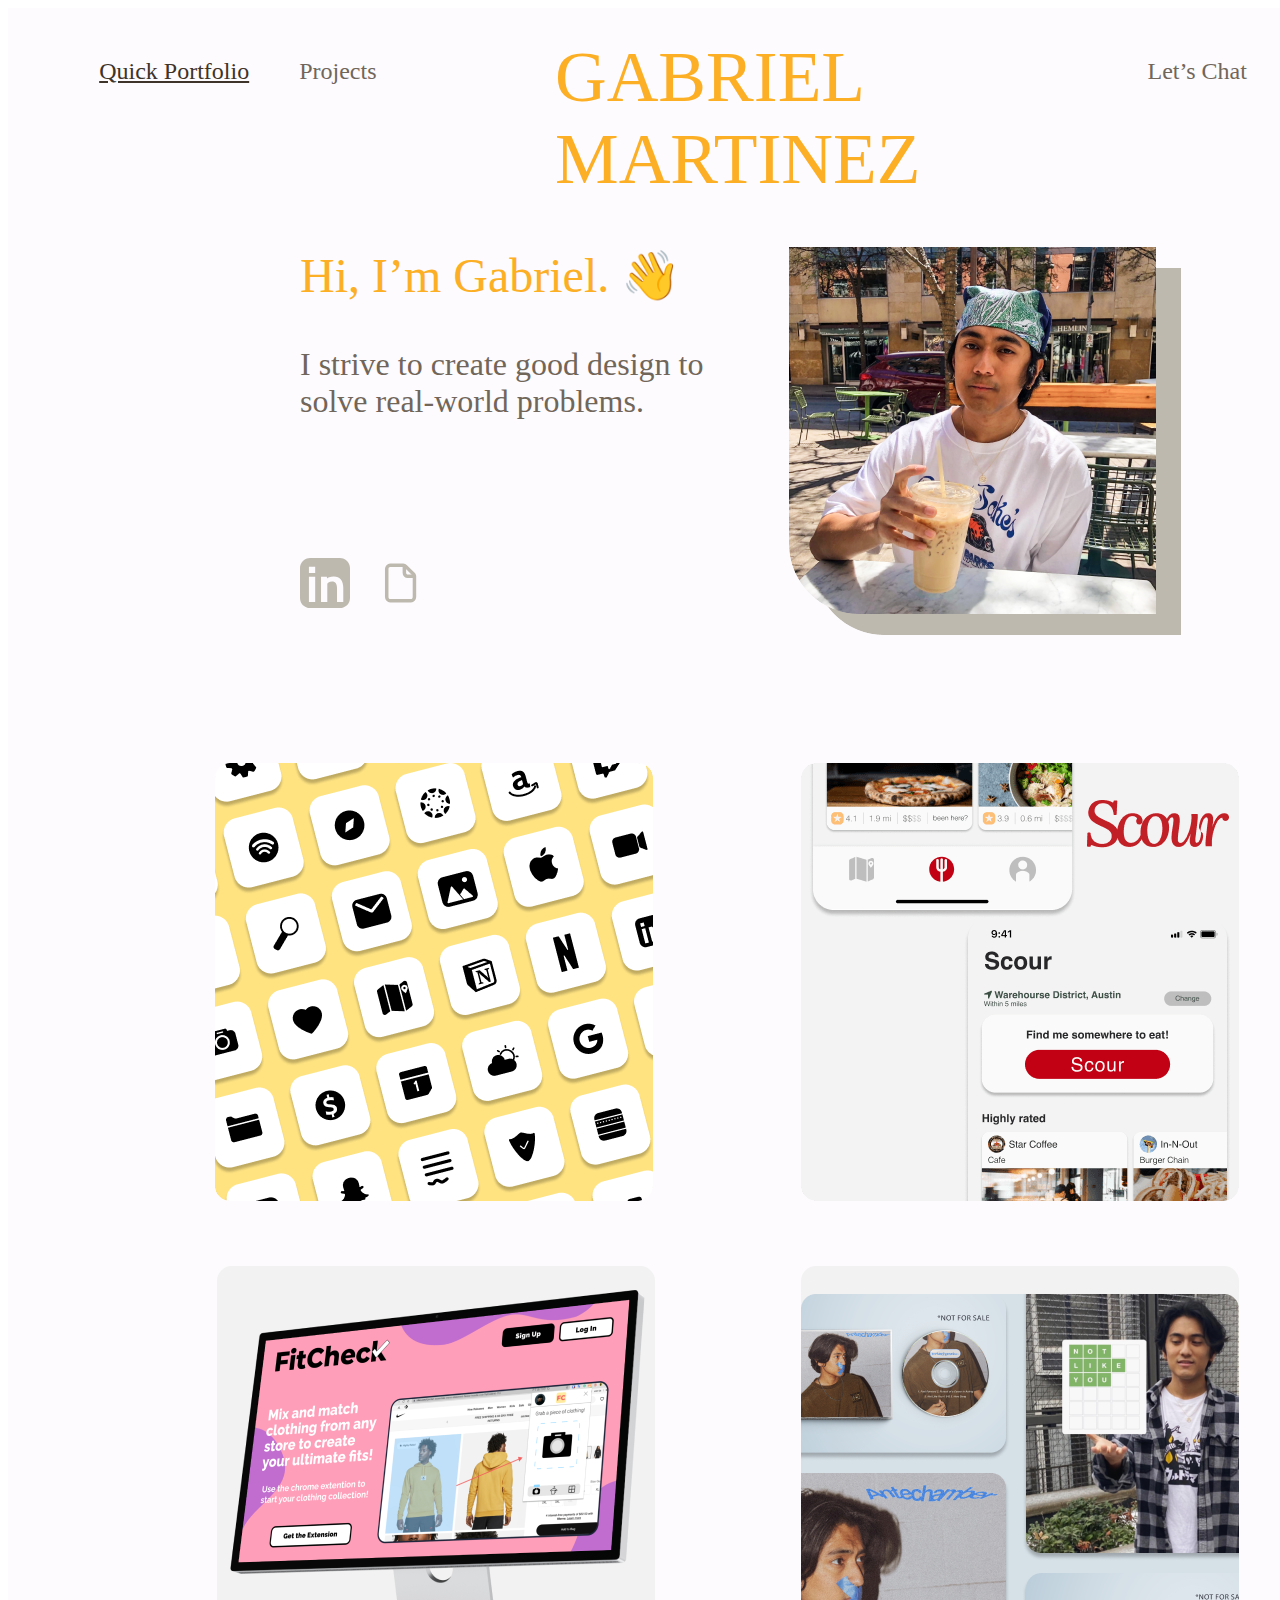
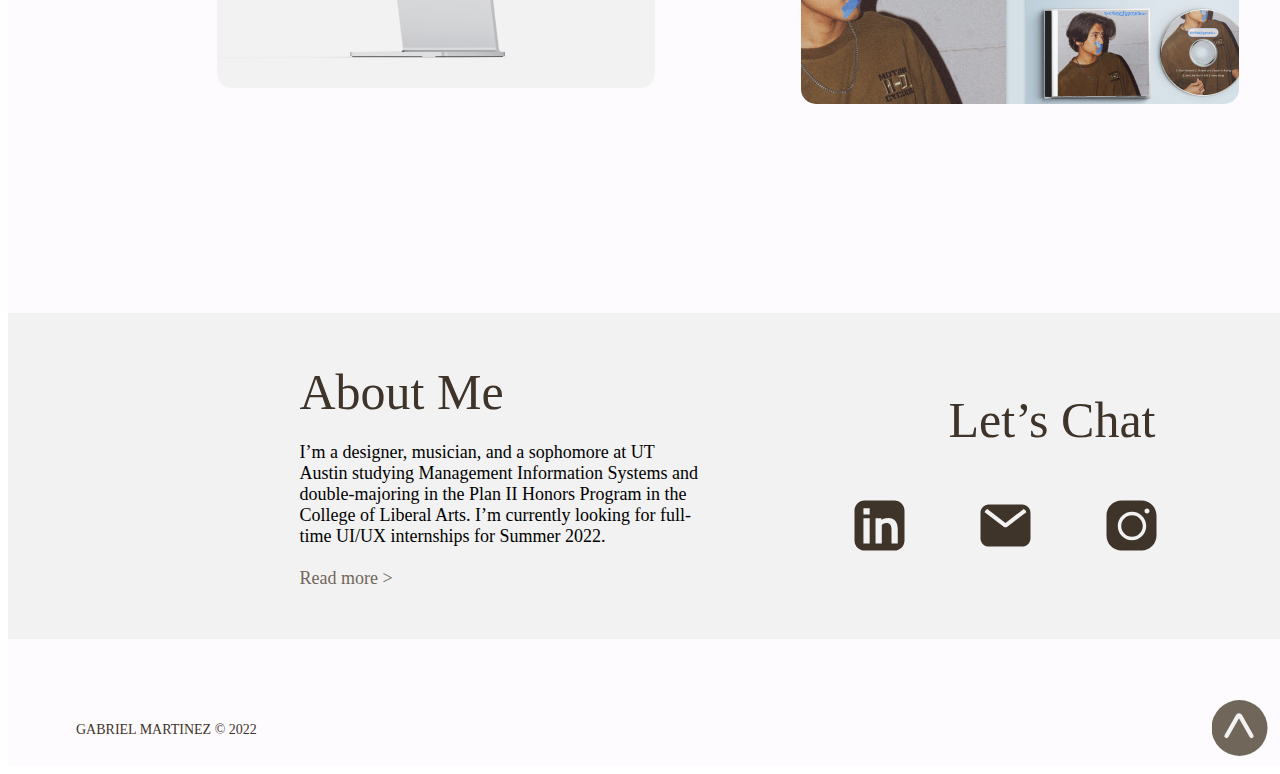
==== commit 1a532256: "new portfolio design" ====
--- a/index.html
+++ b/index.html
@@ -1,116 +1,175 @@
-<!DOCTYPE HTML>
-<!--
-	Ethereal by HTML5 UP
-	html5up.net | @ajlkn
-	Free for personal and commercial use under the CCA 3.0 license (html5up.net/license)
--->
+<!DOCTYPE html>
 <html>
-	<head>
-		<title>Gabriel K Martinez Porfolio</title>
-		<meta charset="utf-8" />
-		<meta name="viewport" content="width=device-width, initial-scale=1, user-scalable=no" />
-		<link rel="stylesheet" href="assets/css/main.css" />
-		<noscript><link rel="stylesheet" href="assets/css/noscript.css" /></noscript>
-	</head>
-	<body class="is-preload">
-
-		<!-- Page Wrapper -->
-			<div id="page-wrapper">
-
-				<!-- Wrapper -->
-					<div id="wrapper">
-
-						<!-- Panel (Banner) -->
-							<section class="panel banner right">
-								<div class="content color0 span-3-75">
-									<h1 class="major">Hello, my name<br />
-									is Gabriel</h1>
-									<p>I'm a designer who's just starting out. Here is some of my work. I'll keep posting my work as I grow!</p>
-									<ul class="actions">
-										<li><a href="#first" class="button primary color1 circle icon solid fa-angle-right">Next</a></li>
-									</ul>
-								</div>
-								<div class="image filtered span-1-75" data-position="25% 25%">
-									<img src="images/my_headshot_2.jpg" alt="" />
-								</div>
-							</section>
-
-						<!-- Panel -->
-						<section class="panel" id="first">
-							<div class="intro color2">
-								<h2 class="major">FitCheck</h2>
-								<p>I recently joined the org Convergent at my college. I'm the sole designer in a team of programmers and business students. We're making a program called FitCheck, where you can store pictures of clothes using a Chrome extension, and see how they look together on the website.</p>
-							</div>
-							<div class="gallery">
-								<div class="group span-3">
-									<a href="images/image5.png" class="image filtered span-3" data-position="bottom"><img src="images/image5.png" alt="" /></a>
-									<a href="images/image6.png" class="image filtered span-1-5" data-position="center"><img src="images/image6.png" alt="" /></a>
-									<a href="images/image7.png" class="image filtered span-1-5" data-position="bottom"><img src="images/image7.png" alt="" /></a>
-								</div>
-								<a href="images/image9.png" class="image filtered span-2-5" data-position="top"><img src="images/image9.png" alt="" /></a>
-								<div class="group span-4-5">
-									<a href="images/image1.png" class="image filtered span-3" data-position="top"><img src="images/image1.png" alt="" /></a>
-									<a href="images/image3.png" class="image filtered span-1-5" data-position="center"><img src="images/image3.png" alt="" /></a>
-									<a href="images/image4.png" class="image filtered span-1-5" data-position="bottom"><img src="images/image4.png" alt="" /></a>
-									<a href="images/image2.png" class="image filtered span-3" data-position="top"><img src="images/image2.png" alt="" /></a>
-								</div>
-							</div>
-						</section>
-
-						<!-- Panel (Spotlight) -->
-						<section class="panel spotlight medium right">
-							<div class="content span-7">
-								<h2 class="major">Cook 'Em Corns</h2>
-								<p>A HTML + CSS Food Blog project that I started during the summer. I learned a lot about CSS, such as making text, buttons, and pictures more interactive, and the pains of resizing the page with the window size.</p>
-							</div>
-							<div class="image filtered tinted" data-position="top left">
-								<img src="images/gallery/thumbs/05.jpg" alt="" />
-							</div>
-						</section>
-
-						<!-- Panel (Spotlight) -->
-							<section class="panel spotlight medium right">
-								<div class="content span-7">
-								</div>
-								<div class="image filtered tinted" data-position="top left">
-									<img src="images/cook.png" alt="" />
-								</div>
-							</section>
-
-						<!-- Panel (Spotlight) -->
-						<section class="panel spotlight medium right">
-							<div class="content span-7">
-								<h2 class="major">Nook Phone</h2>
-								<strong>Ongoing icon-making practice, using Animal Crossing's Nook Phone as a guide.</strong>
-							</div>
-							<div class="image filtered tinted" data-position="top left">
-								<img src="images/nook.png" alt="" />
-							</div>
-						</section>
-
-						<!-- Panel -->
-						<section class="panel">
-							<div class="gallery">
-								<div class="group span-3">
-									<a href="images/nook1.png" class="image filtered span-3" data-position="bottom"><img src="images/nook1.png" alt="" /></a>
-									<a href="images/nook2.png" class="image filtered span-1-5" data-position="center"><img src="images/nook2.png" alt="" /></a>
-									<a href="images/nook3.png" class="image filtered span-1-5" data-position="bottom"><img src="images/nook3.png" alt="" /></a>
-								</div>
-							</div>
-						</section>
-
-						<!-- Copyright -->
-							<div class="copyright"><p>Thanks HTML5 UP :) -Gabriel</p></div>
-
-					</div>
-
-			</div>
-
-		<!-- Scripts -->
-			<script src="assets/js/jquery.min.js"></script>
-			<script src="assets/js/browser.min.js"></script>
-			<script src="assets/js/breakpoints.min.js"></script>
-			<script src="assets/js/main.js"></script>
-
-	</body>
-</html>+<head>
+  <title>Gabriel K Martinez Portfolio</title>
+</head>
+<body>
+  <div>
+    <link href="./css/main.css" rel="stylesheet" />
+    <div>
+      <div class="homequickportfolio12-homequickportfolio12">
+        <div class="homequickportfolio12-overlay425">
+          <div class="homequickportfolio12-resumelogo2728">
+            <a href="https://drive.google.com/file/d/1iszcTKdZYoxN2LdYZFkyvd35dbxqPzz-/view?usp=sharing"
+            target="_blank">
+              <img
+                src="/assets/home/resume logo.svg"
+                alt="Group2729"
+                class="homequickportfolio12-image"
+              />
+            </a>
+          </div>
+          <span class="homequickportfolio12-text">Hi, I’m Gabriel. 👋</span>
+          <div class="homequickportfolio12-mebackground2119"></div>
+          <div class="homequickportfolio12-me2118"></div>
+          <span class="homequickportfolio12-text01">
+            I strive to create good design to solve real-world problems.
+          </span>
+          <a
+            href="https://www.linkedin.com/in/gabriel-martinez-7009861b0/"
+            target="_blank">
+            <img
+            alt="linkedinlogo2725"
+            src="/assets/home/linkedin logo light.svg"
+            class="homequickportfolio12-svg"
+          />
+          </a>
+          
+          <a
+            href="project_scour.html"
+            class="homequickportfolio12-navlink"
+          >
+            <div class="homequickportfolio12-scourtitlecard46160">
+              <img
+                src="/assets/home/scour title card.png"
+                alt="scourtitlecard11602631"
+                class="homequickportfolio12-image1"
+              />
+            </div>
+          </a>
+          <a
+            href="project_icon.html"
+            class="homequickportfolio12-navlink1"
+          >
+            <div class="homequickportfolio12-appiconprojecttitlecard826871">
+              <img
+                src="/assets/home/app_icon_project_title_card.png"
+                alt="appiconprojecttitlecard11602366"
+                class="homequickportfolio12-image2"
+              />
+            </div>
+          </a>
+          <a
+            href="project_fitcheck.html"
+            class="homequickportfolio12-navlink2"
+          >
+            <div class="homequickportfolio12-fitchecktitlecard46129">
+              <img
+                src="/assets/home/fitcheck title card.png"
+                alt="fitchecktitlecard11602956"
+                class="homequickportfolio12-image3"
+              />
+            </div>
+          </a>
+          <a
+            href="project_artist.html"
+            class="homequickportfolio12-navlink3"
+          >
+            <div class="homequickportfolio12-tenkititlecard46161">
+              <img
+                src="/assets/home/tenki title card.png"
+                alt="tenkititlecard11602960"
+                class="homequickportfolio12-image4"
+              />
+            </div>
+          </a>
+          <div class="homequickportfolio12-personallogo193">
+            <div class="homequickportfolio12-layer1194">
+              <span class="homequickportfolio12-text02">GABRIEL MARTINEZ</span>
+            </div>
+          </div>
+          <div class="homequickportfolio12-topnavbar2115">
+            <div class="homequickportfolio12-frame2218">
+              <span class="homequickportfolio12-text03">Quick Portfolio</span>
+              <a
+                href="projects.html"
+                class="homequickportfolio12-text04"
+              >
+                Projects
+              </a>
+            </div>
+            <div class="homequickportfolio12-frame32113">
+              <a href="#38:56" class="homequickportfolio12-text05">Let’s Chat</a>
+              <a href="about.html" class="homequickportfolio12-text06">
+                About
+              </a>
+            </div>
+          </div>
+          <div class="homequickportfolio12-bottombar3817">
+            <span class="homequickportfolio12-text07">
+              GABRIEL MARTINEZ © 2022
+            </span>
+            <div class="homequickportfolio12-frame93816">
+              <a href="#top">
+                <img
+                  src="/assets/home/Frame 8.svg"
+                  alt="Frame83413"
+                  class="homequickportfolio12-image5"
+                />
+              </a>
+              <span class="homequickportfolio12-text08">Back to top</span>
+            </div>
+          </div>
+          <div id="top" class="homequickportfolio12-secrettunnel3821"></div>
+          <div id="38:56" class="homequickportfolio12-aboutlinks3856">
+            <div class="homequickportfolio12-frame133855">
+              <span class="homequickportfolio12-text09">About Me</span>
+              <div class="homequickportfolio12-frame123854">
+                <span class="homequickportfolio12-text10">
+                  I’m a designer, musician, and a sophomore at UT Austin studying
+                  Management Information Systems and double-majoring in the Plan
+                  II Honors Program in the College of Liberal Arts. I’m currently
+                  looking for full-time UI/UX internships for Summer 2022.
+                </span>
+                <a href="about.html" class="homequickportfolio12-text11">
+                  Read more &gt;
+                </a>
+              </div>
+            </div>
+            <div class="homequickportfolio12-frame113848">
+              <span class="homequickportfolio12-text12">Let’s Chat</span>
+              <div class="homequickportfolio12-frame103844">
+                <a href="https://www.linkedin.com/in/gabriel-martinez-7009861b0/" 
+                target="_blank">
+                  <img
+                    alt="linkedinlogo3829"
+                    src="/assets/home/linkedin logo.svg"
+                    class="homequickportfolio12-svg1"
+                  />
+                </a>
+                <a href="mailto:gkmartinez@utexas.edu" 
+                  target="_blank">
+                  <img
+                    alt="maillogo3832"
+                    src="/assets/home/mail logo.svg"
+                    class="homequickportfolio12-svg2"
+                  /> 
+                </a>
+                <a href="https://www.instagram.com/gkazuakix/" 
+                  target="_blank">
+                  <img
+                    alt="instagramlogo3839"
+                    src="/assets/home/instagram logo.svg"
+                    class="homequickportfolio12-svg3"
+                  />
+                </a>
+              </div>
+            </div>
+          </div>
+        </div>
+      </div>
+    </div>
+  </div>
+  
+</body>
+</html>
--- a/css/main.css
+++ b/css/main.css
@@ -0,0 +1,555 @@
+:root{
+  --dl-color-default-granitegray63d72: rgba(113, 102, 90, 1);
+  --dl-color-default-snow811f9: rgba(253, 251, 254, 1);
+  --dl-color-default-cultured8f9a2: rgba(242, 242, 242, 1);
+  --dl-color-default-darklavad46c3: rgba(62, 52, 42, 1);
+}
+
+html {
+  scroll-behavior: smooth;
+}
+
+.homequickportfolio12-homequickportfolio12 {
+  width: 1440px;
+  height: 2358px;
+  display: flex;
+  overflow: hidden;
+  position: relative;
+  max-width: 1440px;
+  box-sizing: border-box;
+  align-items: flex-start;
+  border-color: transparent;
+  background-color: rgba(255, 255, 255, 1);
+}
+.homequickportfolio12-overlay425 {
+  top: 0px;
+  left: 0px;
+  width: 1440px;
+  height: 2358px;
+  display: flex;
+  overflow: hidden;
+  position: absolute;
+  box-sizing: border-box;
+  align-items: flex-start;
+  border-color: transparent;
+  background-color: var(--dl-color-default-snow811f9);
+}
+.homequickportfolio12-resumelogo2728 {
+  top: 550px;
+  left: 368px;
+  width: 50px;
+  height: 50px;
+  display: flex;
+  overflow: hidden;
+  position: absolute;
+  box-sizing: border-box;
+  align-items: flex-start;
+  border-color: transparent;
+}
+.homequickportfolio12-image {
+  top: 4px;
+  left: 8px;
+  width: 33px;
+  height: 42px;
+  position: absolute;
+  object-fit: cover;
+  border-color: transparent;
+}
+.homequickportfolio12-text {
+  top: 239px;
+  left: 292px;
+  color: rgba(252, 175, 37, 1);
+  height: auto;
+  position: absolute;
+  font-size: 48px;
+  align-self: auto;
+  font-style: normal;
+  text-align: left;
+  font-family: Geneva;
+  font-weight: 400px;
+  line-height: normal;
+  font-stretch: normal;
+  text-decoration: none;
+}
+.homequickportfolio12-mebackground2119 {
+  top: 260px;
+  left: 806px;
+  width: 367px;
+  height: 367px;
+  display: flex;
+  overflow: hidden;
+  position: absolute;
+  box-sizing: border-box;
+  align-items: flex-start;
+  border-color: transparent;
+  border-radius: 0 0 0 70px;
+  background-image: url("/assets/home/me_background.png");
+}
+.homequickportfolio12-me2118 {
+  top: 239px;
+  left: 781px;
+  width: 367px;
+  height: 367px;
+  display: flex;
+  overflow: hidden;
+  position: absolute;
+  box-sizing: border-box;
+  align-items: flex-start;
+  border-color: transparent;
+  border-radius: 0 0 0 70px;
+  background-image: url("/assets/home/me.png");
+}
+.homequickportfolio12-text01 {
+  top: 338px;
+  left: 292px;
+  color: var(--dl-color-default-granitegray63d72);
+  width: 418px;
+  height: auto;
+  position: absolute;
+  font-size: 32px;
+  align-self: auto;
+  font-style: normal;
+  text-align: left;
+  font-family: Geneva;
+  font-weight: 400px;
+  line-height: normal;
+  font-stretch: normal;
+  text-decoration: none;
+}
+.homequickportfolio12-svg {
+  top: 550px;
+  left: 292px;
+  width: 50;
+  height: 50;
+  position: absolute;
+}
+.homequickportfolio12-navlink {
+  display: contents;
+}
+.homequickportfolio12-scourtitlecard46160 {
+  top: 755px;
+  left: 793px;
+  width: 438px;
+  height: 438px;
+  display: flex;
+  overflow: hidden;
+  position: absolute;
+  box-sizing: border-box;
+  align-items: flex-start;
+  border-color: transparent;
+  border-radius: 15px;
+  transition: all 0.2s ease;
+}
+.homequickportfolio12-scourtitlecard46160:hover {
+  transform: scale(1.1);
+}
+.homequickportfolio12-image1 {
+  top: 0px;
+  left: 0px;
+  width: 438px;
+  height: 438px;
+  position: absolute;
+  object-fit: cover;
+  border-color: transparent;
+}
+.homequickportfolio12-navlink1 {
+  display: contents;
+}
+.homequickportfolio12-appiconprojecttitlecard826871 {
+  top: 755px;
+  left: 207px;
+  width: 438px;
+  height: 438px;
+  display: flex;
+  overflow: hidden;
+  position: absolute;
+  box-sizing: border-box;
+  align-items: flex-start;
+  border-color: transparent;
+  border-radius: 15px;
+  transition: all 0.2s ease;
+}
+.homequickportfolio12-appiconprojecttitlecard826871:hover {
+  transform: scale(1.1);
+}
+.homequickportfolio12-image2 {
+  top: 0px;
+  left: 0px;
+  width: 438px;
+  height: 438px;
+  position: absolute;
+  object-fit: cover;
+  border-color: transparent;
+}
+.homequickportfolio12-navlink2 {
+  display: contents;
+}
+.homequickportfolio12-fitchecktitlecard46129 {
+  top: 1258px;
+  left: 209px;
+  width: 438px;
+  height: 438px;
+  display: flex;
+  overflow: hidden;
+  position: absolute;
+  box-sizing: border-box;
+  align-items: flex-start;
+  border-color: transparent;
+  border-radius: 15px;
+  transition: all 0.2s ease;
+}
+.homequickportfolio12-fitchecktitlecard46129:hover {
+  transform: scale(1.1);
+}
+.homequickportfolio12-image3 {
+  top: -8px;
+  left: 0px;
+  width: 438px;
+  height: 438px;
+  position: absolute;
+  object-fit: cover;
+  border-color: transparent;
+}
+.homequickportfolio12-navlink3 {
+  display: contents;
+}
+.homequickportfolio12-tenkititlecard46161 {
+  top: 1258px;
+  left: 793px;
+  width: 438px;
+  height: 438px;
+  display: flex;
+  overflow: hidden;
+  position: absolute;
+  box-sizing: border-box;
+  align-items: flex-start;
+  border-color: transparent;
+  border-radius: 15px;
+  background-color: var(--dl-color-default-cultured8f9a2);
+  transition: all 0.2s ease;
+}
+.homequickportfolio12-tenkititlecard46161:hover {
+  transform: scale(1.1);
+}
+.homequickportfolio12-image4 {
+  top: 14px;
+  left: 0px;
+  width: 438px;
+  height: 438px;
+  position: absolute;
+  object-fit: cover;
+  border-color: transparent;
+}
+.homequickportfolio12-personallogo193 {
+  top: 28px;
+  left: 547px;
+  width: 346px;
+  height: 94px;
+  display: flex;
+  position: absolute;
+  box-sizing: border-box;
+  align-items: flex-start;
+  border-color: transparent;
+  flex-direction: column;
+}
+.homequickportfolio12-layer1194 {
+  width: 346px;
+  height: 94px;
+  display: flex;
+  position: relative;
+  box-sizing: border-box;
+  align-items: flex-start;
+  flex-shrink: 1;
+  border-color: transparent;
+}
+.homequickportfolio12-text02 {
+  top: 0px;
+  left: 0px;
+  color: rgba(252, 175, 37, 1);
+  width: 346px;
+  height: auto;
+  position: absolute;
+  font-size: 71.57717895507812px;
+  align-self: auto;
+  font-style: normal;
+  text-align: left;
+  font-family: Landasans;
+  font-weight: 500px;
+  line-height: normal;
+  font-stretch: normal;
+  text-decoration: none;
+}
+.homequickportfolio12-topnavbar2115 {
+  top: 50px;
+  left: 56px;
+  width: 1328px;
+  display: flex;
+  position: absolute;
+  box-sizing: border-box;
+  align-items: center;
+  border-color: transparent;
+  justify-content: center;
+}
+.homequickportfolio12-frame2218 {
+  margin: 0 771px 0 0;
+  display: flex;
+  position: relative;
+  box-sizing: border-box;
+  align-items: flex-start;
+  flex-shrink: 1;
+  border-color: transparent;
+}
+.homequickportfolio12-text03 {
+  color: var(--dl-color-default-darklavad46c3);
+  height: auto;
+  margin: 0 50px 0 0;
+  font-size: 24px;
+  align-self: auto;
+  font-style: normal;
+  text-align: left;
+  font-family: Geneva;
+  font-weight: 400px;
+  line-height: normal;
+  font-stretch: normal;
+  text-decoration: underline;
+}
+.homequickportfolio12-text04 {
+  color: var(--dl-color-default-granitegray63d72);
+  height: auto;
+  font-size: 24px;
+  align-self: auto;
+  font-style: normal;
+  text-align: left;
+  font-family: Geneva;
+  font-weight: 400px;
+  line-height: normal;
+  font-stretch: normal;
+  text-decoration: none;
+}
+.homequickportfolio12-frame32113 {
+  display: flex;
+  position: relative;
+  box-sizing: border-box;
+  align-items: flex-start;
+  flex-shrink: 1;
+  border-color: transparent;
+}
+.homequickportfolio12-text05 {
+  color: var(--dl-color-default-granitegray63d72);
+  height: auto;
+  margin: 0 50px 0 0;
+  font-size: 24px;
+  align-self: auto;
+  font-style: normal;
+  text-align: left;
+  font-family: Geneva;
+  font-weight: 400px;
+  line-height: normal;
+  font-stretch: normal;
+  text-decoration: none;
+}
+.homequickportfolio12-text06 {
+  color: var(--dl-color-default-granitegray63d72);
+  height: auto;
+  font-size: 24px;
+  align-self: auto;
+  font-style: normal;
+  text-align: left;
+  font-family: Geneva;
+  font-weight: 400px;
+  line-height: normal;
+  font-stretch: normal;
+  text-decoration: none;
+}
+.homequickportfolio12-bottombar3817 {
+  top: 2282px;
+  left: 0px;
+  width: 1440px;
+  display: flex;
+  padding: 10px 50px;
+  position: absolute;
+  box-sizing: border-box;
+  align-items: center;
+  border-color: transparent;
+  justify-content: center;
+  background-color: var(--dl-color-default-snow811f9);
+}
+.homequickportfolio12-text07 {
+  color: var(--dl-color-default-darklavad46c3);
+  height: auto;
+  margin: 0 955px 0 0;
+  font-size: 14px;
+  align-self: auto;
+  font-style: normal;
+  text-align: left;
+  font-family: Geneva;
+  font-weight: 400px;
+  line-height: normal;
+  font-stretch: normal;
+  text-decoration: none;
+}
+.homequickportfolio12-frame93816 {
+  display: flex;
+  position: relative;
+  box-sizing: border-box;
+  align-items: center;
+  flex-shrink: 1;
+  border-color: transparent;
+  justify-content: flex-end;
+}
+.homequickportfolio12-image5 {
+  width: 56px;
+  height: 56px;
+  margin: 0 20px 0 0;
+  position: relative;
+  object-fit: cover;
+  border-color: transparent;
+}
+.homequickportfolio12-text08 {
+  color: var(--dl-color-default-darklavad46c3);
+  height: auto;
+  font-size: 20px;
+  align-self: auto;
+  font-style: normal;
+  text-align: left;
+  font-family: Geneva;
+  font-weight: 400px;
+  line-height: normal;
+  font-stretch: normal;
+  text-decoration: none;
+}
+.homequickportfolio12-secrettunnel3821 {
+  top: 0px;
+  left: 670px;
+  width: 100px;
+  height: 1px;
+  display: flex;
+  overflow: hidden;
+  position: absolute;
+  box-sizing: border-box;
+  align-items: flex-start;
+  border-color: transparent;
+}
+.homequickportfolio12-aboutlinks3856 {
+  top: 1905px;
+  left: -1px;
+  width: 1441px;
+  display: flex;
+  padding: 50px 100px;
+  position: absolute;
+  box-sizing: border-box;
+  align-items: center;
+  border-color: transparent;
+  justify-content: center;
+  background-color: var(--dl-color-default-cultured8f9a2);
+}
+.homequickportfolio12-frame133855 {
+  margin: 0 155px 0 0;
+  display: flex;
+  position: relative;
+  box-sizing: border-box;
+  align-items: flex-start;
+  flex-shrink: 1;
+  border-color: transparent;
+  flex-direction: column;
+}
+.homequickportfolio12-text09 {
+  color: var(--dl-color-default-darklavad46c3);
+  height: auto;
+  margin: 0 0 21px 0;
+  font-size: 50px;
+  align-self: auto;
+  font-style: normal;
+  text-align: left;
+  font-family: Geneva;
+  font-weight: 400px;
+  line-height: normal;
+  font-stretch: normal;
+  text-decoration: none;
+}
+.homequickportfolio12-frame123854 {
+  display: flex;
+  position: relative;
+  box-sizing: border-box;
+  align-items: flex-start;
+  flex-shrink: 1;
+  border-color: transparent;
+  flex-direction: column;
+  justify-content: flex-end;
+}
+.homequickportfolio12-text10 {
+  color: rgba(0, 0, 0, 1);
+  width: 401px;
+  height: auto;
+  margin: 0 0 21px 0;
+  font-size: 18px;
+  align-self: auto;
+  font-style: normal;
+  text-align: left;
+  font-family: Geneva;
+  font-weight: 400px;
+  line-height: normal;
+  font-stretch: normal;
+  text-decoration: none;
+}
+.homequickportfolio12-text11 {
+  color: var(--dl-color-default-granitegray63d72);
+  height: auto;
+  font-size: 18px;
+  align-self: auto;
+  font-style: normal;
+  text-align: left;
+  font-family: Geneva;
+  font-weight: 400px;
+  line-height: normal;
+  font-stretch: normal;
+  text-decoration: none;
+}
+.homequickportfolio12-frame113848 {
+  width: 300px;
+  height: 170px;
+  display: flex;
+  position: relative;
+  box-sizing: border-box;
+  align-items: flex-end;
+  border-color: transparent;
+  flex-direction: column;
+}
+.homequickportfolio12-text12 {
+  color: var(--dl-color-default-darklavad46c3);
+  height: auto;
+  margin: 0 0 53px 0;
+  font-size: 50px;
+  align-self: auto;
+  font-style: normal;
+  text-align: left;
+  font-family: Geneva;
+  font-weight: 400px;
+  line-height: normal;
+  font-stretch: normal;
+  text-decoration: none;
+}
+.homequickportfolio12-frame103844 {
+  width: 300px;
+  height: 50px;
+  display: flex;
+  position: relative;
+  box-sizing: border-box;
+  align-items: center;
+  border-color: transparent;
+  justify-content: center;
+}
+.homequickportfolio12-svg1 {
+  width: 50;
+  height: 50;
+  margin: 0 75px 0 0;
+}
+.homequickportfolio12-svg2 {
+  width: 50;
+  height: 42;
+  margin: 0 75px 0 0;
+}
+.homequickportfolio12-svg3 {
+  width: 50;
+  height: 50;
+}
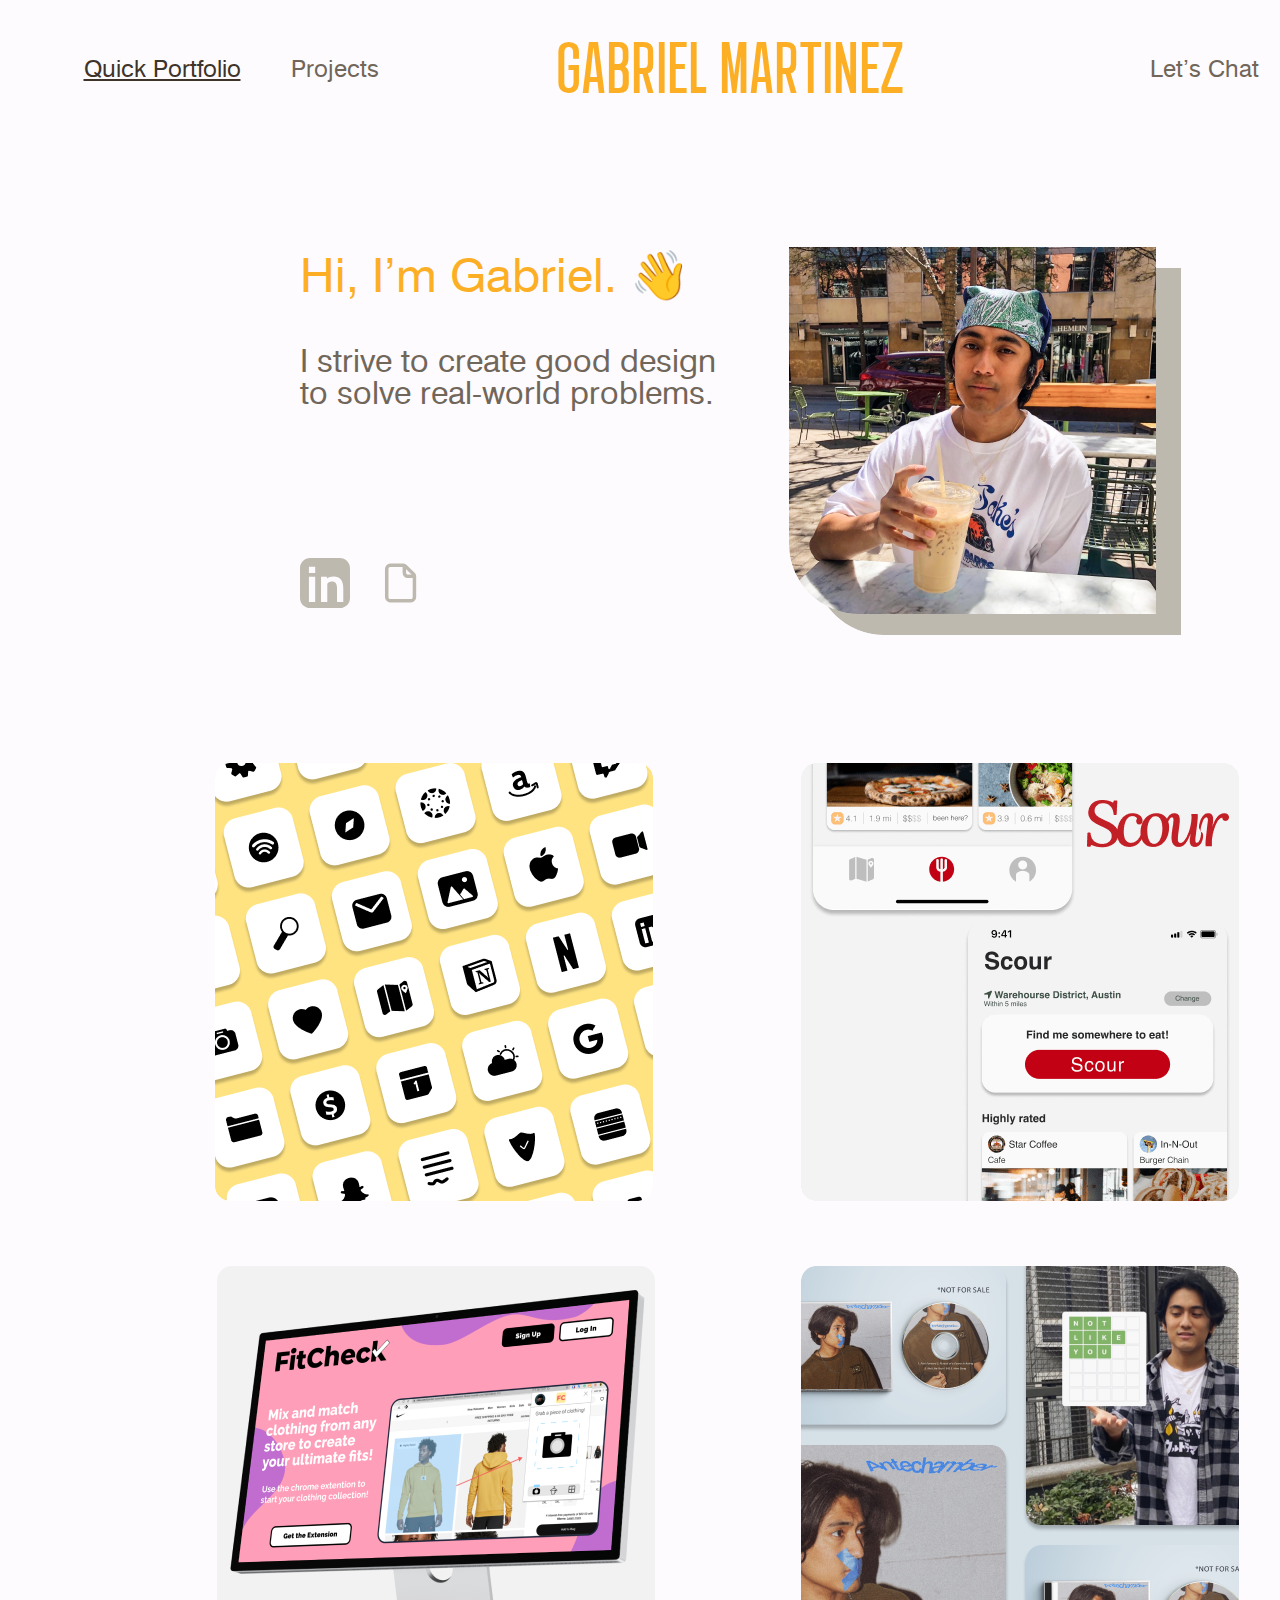
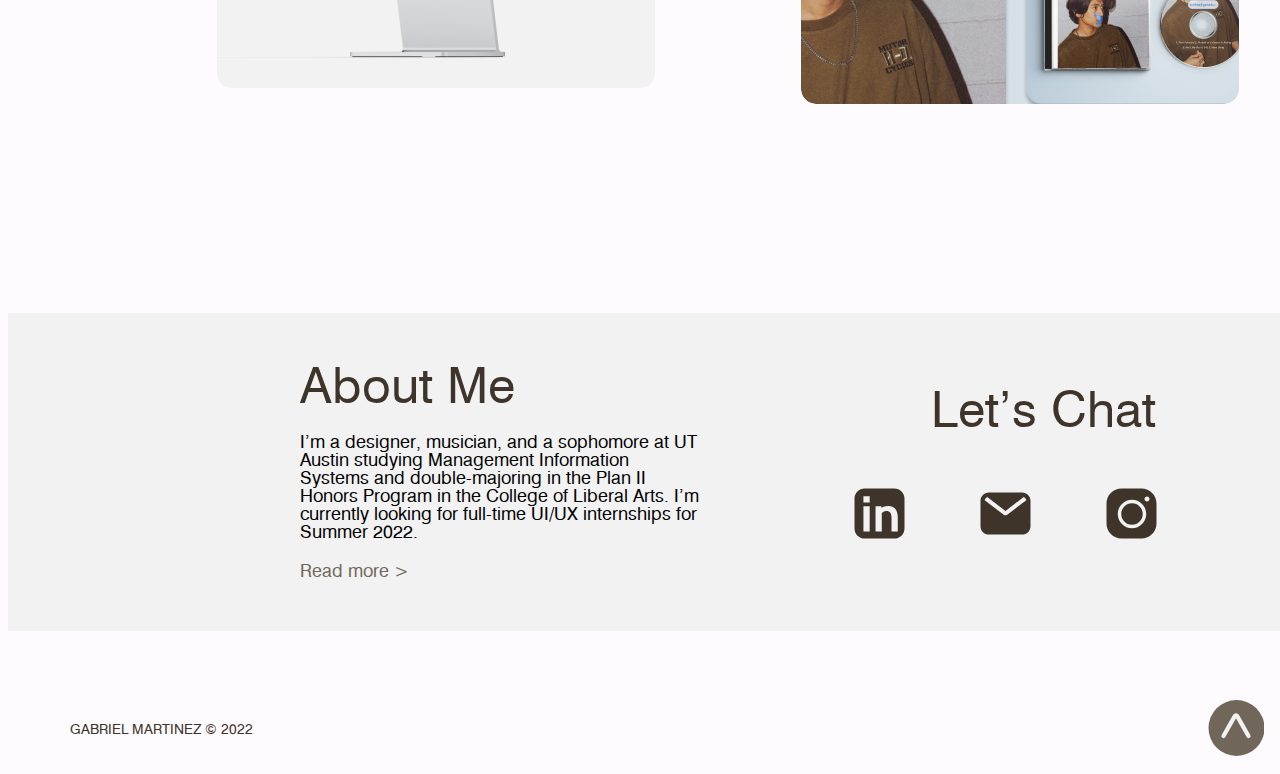
==== commit cff0c295: "adding fonts, centering for larger screens" ====
--- a/index.html
+++ b/index.html
@@ -3,6 +3,7 @@
 <head>
   <title>Gabriel K Martinez Portfolio</title>
 </head>
+
 <body>
   <div>
     <link href="./css/main.css" rel="stylesheet" />
--- a/css/main.css
+++ b/css/main.css
@@ -5,8 +5,29 @@
   --dl-color-default-darklavad46c3: rgba(62, 52, 42, 1);
 }
 
+@font-face {
+  font-family: 'Landasans';
+  src: url('/css/fonts/landasans-medium-webfont.woff2') format('woff2'),
+       url('/css/fonts/landasans-medium-webfont.woff') format('woff');
+  font-weight: normal;
+  font-style: normal;
+}
+
+@font-face {
+  font-family: 'Geneva';
+  src: url('/css/fonts/geneva-webfont.woff') format('woff');
+  font-weight: normal;
+  font-style: normal;
+}
+
 html {
   scroll-behavior: smooth;
+  margin: auto;
+  display: table;
+}
+
+body {
+  background-color: var(--dl-color-default-snow811f9);
 }
 
 .homequickportfolio12-homequickportfolio12 {
@@ -232,7 +253,7 @@
   transform: scale(1.1);
 }
 .homequickportfolio12-image4 {
-  top: 14px;
+  top: 0px;
   left: 0px;
   width: 438px;
   height: 438px;
@@ -266,13 +287,13 @@
   top: 0px;
   left: 0px;
   color: rgba(252, 175, 37, 1);
-  width: 346px;
+  width: 350px;
   height: auto;
   position: absolute;
   font-size: 71.57717895507812px;
   align-self: auto;
   font-style: normal;
-  text-align: left;
+  text-align: center;
   font-family: Landasans;
   font-weight: 500px;
   line-height: normal;
